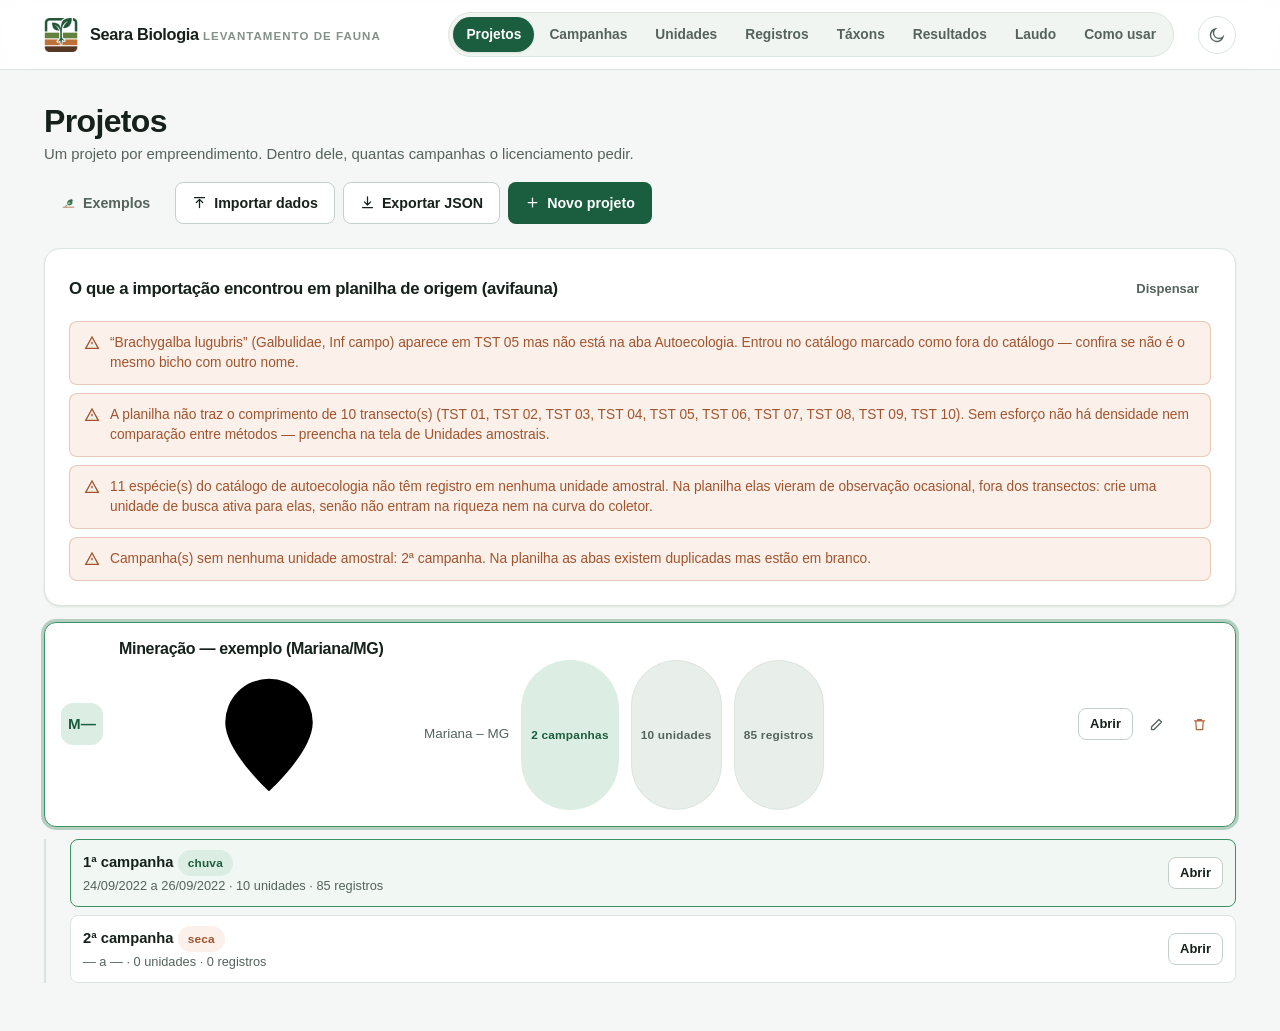
==== index.html @ ed28e843 "Seara Biologia — Fauna: levantamento e laudo para licenciamento Substitui uma planilha de 30 abas qu" ====
<!DOCTYPE html>
<html lang="pt-BR" data-tema="auto">
<head>
<meta charset="utf-8">
<meta name="viewport" content="width=device-width, initial-scale=1">
<title>Seara Biologia — Levantamento de Fauna</title>
<meta name="description" content="Levantamento de fauna para licenciamento ambiental: esforço amostral, índices de diversidade, estimadores de riqueza, curva do coletor e laudo A4.">
<meta name="color-scheme" content="light dark">
<link rel="icon" href="assets/favicon.ico" sizes="any">
<link rel="apple-touch-icon" href="assets/icone-180.png">
<link rel="stylesheet" href="css/estilo.css">
</head>
<body>

<!-- Símbolos reutilizáveis (marca + ícones) -->
<svg width="0" height="0" style="position:absolute" aria-hidden="true">
  <defs>
    <symbol id="ico-logo" viewBox="0 0 64 64">
      <image href="assets/icone-192.png" x="0" y="0" width="64" height="64"/>
    </symbol>
    <symbol id="ico-selo" viewBox="0 0 240 240">
      <image href="assets/selo-240.png" x="0" y="0" width="240" height="240"/>
    </symbol>
    <symbol id="ico-mais" viewBox="0 0 24 24"><path d="M12 5v14M5 12h14"/></symbol>
    <symbol id="ico-sol" viewBox="0 0 24 24"><circle cx="12" cy="12" r="4.2"/><path d="M12 2v2M12 20v2M4.9 4.9l1.4 1.4M17.7 17.7l1.4 1.4M2 12h2M20 12h2M4.9 19.1l1.4-1.4M17.7 6.3l1.4-1.4"/></symbol>
    <symbol id="ico-lua" viewBox="0 0 24 24"><path d="M20 14.5A8.5 8.5 0 1 1 9.5 4a6.8 6.8 0 0 0 10.5 10.5z"/></symbol>
    <symbol id="ico-alerta" viewBox="0 0 24 24"><path d="M12 3 2.5 20h19L12 3z"/><path d="M12 10v4M12 17.4v.1"/></symbol>
    <symbol id="ico-info" viewBox="0 0 24 24"><circle cx="12" cy="12" r="9.2"/><path d="M12 11v5.5M12 7.6v.1"/></symbol>
    <symbol id="ico-imprimir" viewBox="0 0 24 24"><path d="M7 9V3h10v6M7 18H5a2 2 0 0 1-2-2v-4a2 2 0 0 1 2-2h14a2 2 0 0 1 2 2v4a2 2 0 0 1-2 2h-2"/><path d="M7 14h10v7H7z"/></symbol>
    <symbol id="ico-lixo" viewBox="0 0 24 24"><path d="M4 6h16M9 6V4h6v2M6 6l1 14h10l1-14"/></symbol>
    <symbol id="ico-lapis" viewBox="0 0 24 24"><path d="M4 20h4L20 8l-4-4L4 16v4z"/></symbol>
    <symbol id="ico-baixar" viewBox="0 0 24 24"><path d="M12 3v12M7 11l5 5 5-5M4 20h16"/></symbol>
    <symbol id="ico-subir" viewBox="0 0 24 24"><path d="M12 20V8M7 12l5-5 5 5M4 4h16"/></symbol>
    <symbol id="ico-check" viewBox="0 0 24 24"><path d="M4 12.5 9.5 18 20 6"/></symbol>
    <symbol id="ico-x" viewBox="0 0 24 24"><path d="M6 6l12 12M18 6 6 18"/></symbol>
    <symbol id="ico-globo" viewBox="0 0 24 24"><circle cx="12" cy="12" r="9"/><path d="M3 12h18M12 3c2.5 2.7 3.8 5.8 3.8 9S14.5 21.3 12 21c-2.5-2.7-3.8-5.8-3.8-9S9.5 5.7 12 3z"/></symbol>
    <symbol id="ico-lupa" viewBox="0 0 24 24"><circle cx="11" cy="11" r="7"/><path d="M16.5 16.5 21 21"/></symbol>
    <symbol id="ico-pin" viewBox="0 0 24 24"><path d="M12 21s7-6.3 7-11a7 7 0 1 0-14 0c0 4.7 7 11 7 11z"/><circle cx="12" cy="10" r="2.6"/></symbol>
    <!-- Marca da tela vazia: um pássaro sobre o galho, na paleta da casa. -->
    <symbol id="ico-fauna" viewBox="0 0 96 96">
      <path d="M14 78h68" stroke="#B4633A" stroke-width="5" stroke-linecap="round" fill="none"/>
      <path d="M30 78c0-6 3-11 8-13" stroke="#B4633A" stroke-width="3.5" stroke-linecap="round" fill="none"/>
      <path d="M62 30c-11 0-20 8-21 19-1 8 4 15 12 16 9 1 17-5 19-14 1-5 0-9-2-12l8-5-9-1 2-8-7 5c-1-1-2 0-2 0z" fill="#2D7A4F"/>
      <path d="M45 46c6-3 13-2 18 3-3 8-11 12-19 10-3-1-5-4-4-7 .6-3 2.6-5 5-6z" fill="#8CC7A4"/>
      <circle cx="63" cy="34" r="2.4" fill="#123D2A"/>
      <path d="M41 62c-3 5-8 9-14 11" stroke="#2D7A4F" stroke-width="3" stroke-linecap="round" fill="none"/>
    </symbol>
  </defs>
</svg>

<header class="topo nao-imprime">
  <div class="topo-int">
    <a class="marca" href="#projetos">
      <svg><use href="#ico-logo"></use></svg>
      <span>
        <span class="marca-nome">Seara Biologia</span>
        <span class="marca-sub">Levantamento de fauna</span>
      </span>
    </a>
    <nav class="nav" id="nav" aria-label="Navegação principal">
      <a href="#projetos">Projetos</a>
      <a href="#campanhas">Campanhas</a>
      <a href="#unidades">Unidades</a>
      <a href="#registros">Registros</a>
      <a href="#taxons">Táxons</a>
      <a href="#resultados">Resultados</a>
      <a href="#laudo">Laudo</a>
      <a href="#ajuda" title="Como usar a ferramenta">Como usar</a>
    </nav>
    <button class="btn-tema" id="btn-tema" type="button" title="Alternar tema" aria-label="Alternar tema claro/escuro">
      <svg id="ico-tema"><use href="#ico-lua"></use></svg>
    </button>
  </div>
</header>

<main>
  <!-- ============================= 1. PROJETOS ============================ -->
  <section class="tela" id="tela-projetos" aria-labelledby="t-projetos">
    <div class="tela-cabec">
      <div>
        <h1 id="t-projetos">Projetos</h1>
        <p>Um projeto por empreendimento. Dentro dele, quantas campanhas o licenciamento pedir.</p>
      </div>
      <div class="acoes">
        <button class="btn btn-fantasma" id="btn-exemplos" type="button"><svg><use href="#ico-fauna"></use></svg> Exemplos</button>
        <button class="btn btn-sec" id="btn-importar-arquivo" type="button"><svg><use href="#ico-subir"></use></svg> Importar dados</button>
        <button class="btn btn-sec" id="btn-exportar" type="button"><svg><use href="#ico-baixar"></use></svg> Exportar JSON</button>
        <button class="btn" id="btn-novo-projeto" type="button"><svg><use href="#ico-mais"></use></svg> Novo projeto</button>
      </div>
    </div>
    <div id="avisos-import" class="avisos-pilha" style="margin-bottom:var(--e4)"></div>
    <div id="painel-import"></div>
    <div id="lista-projetos"></div>
    <input type="file" id="arquivo-import" accept="application/json,.json" hidden>
    <input type="file" id="arquivo-tabela" accept=".csv,.tsv,.txt,text/csv,text/plain" hidden>
  </section>

  <!-- ============================ 2. CAMPANHAS =========================== -->
  <section class="tela" id="tela-campanhas" aria-labelledby="t-campanhas">
    <div class="tela-cabec">
      <div>
        <h1 id="t-campanhas">Campanhas</h1>
        <p id="sub-campanhas">Sem limite e sem duplicar estrutura — cada campanha carrega as próprias unidades.</p>
      </div>
      <div class="acoes">
        <button class="btn" id="btn-nova-campanha" type="button"><svg><use href="#ico-mais"></use></svg> Nova campanha</button>
      </div>
    </div>
    <div id="campanhas-conteudo"></div>
  </section>

  <!-- ============================ 3. UNIDADES ============================ -->
  <section class="tela" id="tela-unidades" aria-labelledby="t-unidades">
    <div class="tela-cabec">
      <div>
        <h1 id="t-unidades">Unidades amostrais</h1>
        <p id="sub-unidades">Método, geo, ambiente, condições e esforço. O formulário muda conforme o método.</p>
      </div>
      <div class="acoes">
        <button class="btn" id="btn-nova-unidade" type="button"><svg><use href="#ico-mais"></use></svg> Nova unidade</button>
      </div>
    </div>
    <div id="unidades-conteudo"></div>
  </section>

  <!-- ============================ 4. REGISTROS =========================== -->
  <section class="tela" id="tela-registros" aria-labelledby="t-registros">
    <div class="tela-cabec">
      <div>
        <h1 id="t-registros">Registros</h1>
        <p id="sub-registros">Táxon, quantidade e tipo de contato. Feito para digitar rápido, em campo.</p>
      </div>
      <div class="acoes">
        <button class="btn btn-sec" id="btn-csv-registros" type="button"><svg><use href="#ico-baixar"></use></svg> Exportar CSV</button>
      </div>
    </div>
    <div id="registros-conteudo"></div>
  </section>

  <!-- ============================== 5. TÁXONS ============================ -->
  <section class="tela" id="tela-taxons" aria-labelledby="t-taxons">
    <div class="tela-cabec">
      <div>
        <h1 id="t-taxons">Táxons e autoecologia</h1>
        <p>Catálogo de espécies com os atributos do laudo, conferido contra a GBIF.</p>
      </div>
      <div class="acoes">
        <button class="btn btn-sec" id="btn-csv-taxons" type="button"><svg><use href="#ico-baixar"></use></svg> Exportar CSV</button>
        <button class="btn btn-sec" id="btn-gbif-lote" type="button"><svg><use href="#ico-globo"></use></svg> Verificar na GBIF</button>
        <button class="btn" id="btn-novo-taxon" type="button"><svg><use href="#ico-mais"></use></svg> Novo táxon</button>
      </div>
    </div>
    <div id="taxons-conteudo"></div>
  </section>

  <!-- =========================== 6. RESULTADOS =========================== -->
  <section class="tela" id="tela-resultados" aria-labelledby="t-resultados">
    <div class="tela-cabec">
      <div>
        <h1 id="t-resultados">Resultados</h1>
        <p id="sub-resultados">Índices, estimadores, curva do coletor e composição — calculados aqui, não colados.</p>
      </div>
      <div class="acoes">
        <button class="btn" id="btn-ir-laudo" type="button"><svg><use href="#ico-imprimir"></use></svg> Gerar laudo</button>
      </div>
    </div>
    <div id="resultados-conteudo"></div>
  </section>

  <!-- ============================== 7. LAUDO ============================= -->
  <section class="tela" id="tela-laudo" aria-labelledby="t-laudo">
    <div class="tela-cabec nao-imprime">
      <div>
        <h1 id="t-laudo">Laudo</h1>
        <p>Pré-visualização A4. Use <kbd>Ctrl</kbd>/<kbd>⌘</kbd> + <kbd>P</kbd> para imprimir ou salvar em PDF.</p>
      </div>
      <div class="acoes">
        <button class="btn" id="btn-imprimir" type="button"><svg><use href="#ico-imprimir"></use></svg> Imprimir</button>
      </div>
    </div>
    <div id="laudo-conteudo"></div>
  </section>

  <!-- ============================== 8. AJUDA ============================= -->
  <section class="tela" id="tela-ajuda" aria-labelledby="t-ajuda">
    <div class="tela-cabec">
      <div>
        <h1 id="t-ajuda">Como usar</h1>
        <p>O caminho recomendado, o que a ferramenta calcula e o que você precisa conferir antes de assinar.</p>
      </div>
    </div>

    <div class="ajuda">

      <section class="cartao">
        <h2>O fluxo, do começo ao fim</h2>
        <p>São seis passos, sempre na mesma ordem. Cada um só faz sentido depois do anterior.</p>
        <ol class="passos">
          <li>
            <span class="passo-n">1</span>
            <div>
              <h3>Projetos</h3>
              <p>Cadastre o empreendimento: cliente, município, órgão licenciador, número do processo
              e o <strong>responsável técnico com registro profissional</strong> — é o que vai na
              assinatura do laudo.</p>
              <p class="dica">Um projeto guarda <strong>quantas campanhas você quiser</strong>. Não
              existe mais “duplicar 12 abas para a segunda campanha”.</p>
            </div>
          </li>
          <li>
            <span class="passo-n">2</span>
            <div>
              <h3>Campanhas</h3>
              <p>Cada ida a campo é uma campanha, com sazonalidade (chuva ou seca), datas e equipe.
              São <strong>N campanhas, sem limite</strong>, e a comparação entre elas sai pronta na
              tela de Resultados.</p>
            </div>
          </li>
          <li>
            <span class="passo-n">3</span>
            <div>
              <h3>Unidades amostrais</h3>
              <p>Transecto, ponto de escuta, armadilha fotográfica, pitfall, rede de neblina, busca
              ativa, playback ou rede de pesca. <strong>O formulário muda conforme o método</strong>:
              transecto pede quilômetro e largura da faixa, armadilha pede número de câmeras e noites,
              rede pede área e horas.</p>
              <p><strong>O esforço é obrigatório</strong> e é o que faz o app funcionar para qualquer
              grupo. Abundância relativa sem esforço não significa nada, e é exatamente o que impedia
              a planilha de juntar métodos diferentes num mesmo levantamento.</p>
              <p class="dica">No transecto, a área vem da fórmula herdada da planilha:
              <code>área (ha) = (km × 1000 × largura em m) ÷ 10.000</code>. A largura é
              <strong>parâmetro</strong>, não constante: 50 m é só o padrão.</p>
            </div>
          </li>
          <li>
            <span class="passo-n">4</span>
            <div>
              <h3>Registros</h3>
              <p>Lançamento rápido: comece a digitar o nome científico ou o nome comum e o
              <strong>autocompletar</strong> acha no catálogo. <kbd>Enter</kbd> salva e devolve o foco
              para o próximo lançamento, sem tirar a mão do teclado.</p>
              <p class="dica">Se a espécie ainda não existe no catálogo, o próprio lançador cria o
              táxon na hora — você completa a autoecologia depois, com calma.</p>
            </div>
          </li>
          <li>
            <span class="passo-n">5</span>
            <div>
              <h3>Táxons e autoecologia</h3>
              <p>O catálogo de espécies com IUCN, Portaria do MMA, lista estadual, sensibilidade,
              endemismo, dependência de mata, hábitat, guilda trófica, migratória, cinegética e
              exótica. É daqui que sai a <em>tabela para laudo</em>.</p>
              <p>E é aqui que fica o botão <strong>Verificar na GBIF</strong> — veja o quadro abaixo.</p>
            </div>
          </li>
          <li>
            <span class="passo-n">6</span>
            <div>
              <h3>Resultados e laudo</h3>
              <p>Índices por unidade e por campanha, estimadores de riqueza com intervalo de
              confiança, curva do coletor, composição por ordem, família e guilda, espécies de
              interesse e as comparações. O laudo A4 monta tudo isso pronto para assinar.</p>
              <p class="dica">Use <kbd>Ctrl</kbd>/<kbd>⌘</kbd>&nbsp;+&nbsp;<kbd>P</kbd> e escolha
              <em>Salvar como PDF</em>. O laudo sempre sai em fundo branco, mesmo com o app no tema escuro.</p>
            </div>
          </li>
        </ol>
      </section>

      <section class="cartao">
        <h2>O que a ferramenta calcula</h2>
        <p>A planilha antiga <strong>não calculava nenhum destes números</strong> — as abas
        <em>Dives</em> e <em>Estimates</em> tinham literalmente escrito “colar aqui os valores”, e
        você rodava o EstimateS por fora. Agora sai tudo aqui, do mesmo dado.</p>
        <div class="formulas">
          <div><b>Riqueza (S)</b> <code>número de espécies</code></div>
          <div><b>Simpson — dominância (D)</b> <code>Σ ni(ni−1) ÷ N(N−1)</code></div>
          <div><b>Simpson — diversidade</b> <code>1 − D</code></div>
          <div><b>Simpson — recíproco</b> <code>1 ÷ D</code></div>
          <div><b>Equitabilidade de Simpson</b> <code>(1 ÷ D) ÷ S</code></div>
          <div><b>Shannon (H′)</b> <code>− Σ (pi × ln pi)</code></div>
          <div><b>Equitabilidade de Pielou (J′)</b> <code>H′ ÷ ln(S)</code></div>
          <div><b>Densidade</b> <code>indivíduos ÷ esforço</code></div>
          <div><b>Abundância relativa</b> <code>ni ÷ N</code></div>
          <div><b>Frequência de ocorrência</b> <code>unidades onde ocorre ÷ total de unidades</code></div>
          <div><b>Chao 1</b> <code>S + F1² ÷ (2·F2)</code></div>
          <div><b>Chao 1 corrigido</b> <code>S + F1(F1−1) ÷ (2(F2+1))</code></div>
          <div><b>Chao 2</b> <code>S + Q1² ÷ (2·Q2)</code></div>
          <div><b>Chao 2 corrigido</b> <code>S + ((m−1)÷m) · Q1(Q1−1) ÷ (2(Q2+1))</code></div>
          <div><b>Jackknife 1</b> <code>S + Q1 · (m−1) ÷ m</code></div>
          <div><b>Jackknife 2</b> <code>S + Q1(2m−3)÷m − Q2(m−2)² ÷ (m(m−1))</code></div>
          <div><b>Bootstrap</b> <code>S + Σ (1 − pk)^m</code></div>
          <div><b>Curva do coletor</b> <code>E[Sn] = Σ [ 1 − C(N−ni, n) ÷ C(N, n) ]</code></div>
        </div>
        <p style="margin-top:var(--e3)"><strong>F1</strong> e <strong>F2</strong> são as espécies com
        1 e 2 <em>indivíduos</em>; <strong>Q1</strong> e <strong>Q2</strong>, as que ocorrem em 1 e 2
        <em>unidades amostrais</em>; <strong>m</strong> é o número de unidades. O Chao 1 troca
        sozinho para a forma corrigida quando F2 = 0, porque a clássica dividiria por zero — e o app
        avisa na tela quando isso acontece.</p>
      </section>

      <section class="cartao">
        <h2>Sobre o intervalo de confiança</h2>
        <p>O intervalo de 95 % dos estimadores é o <strong>intervalo log-normal de Chao</strong> —
        o mesmo que o EstimateS usa. É o padrão da área, e é o que torna o número defensável
        perante o órgão ambiental:</p>
        <div class="formulas">
          <div><b>K</b> <code>exp( 1,96 × √( ln( 1 + V̂ ÷ (Ŝ − S<sub>obs</sub>)² ) ) )</code></div>
          <div><b>IC 95 %</b> <code>[ S<sub>obs</sub> + (Ŝ − S<sub>obs</sub>) ÷ K ; S<sub>obs</sub> + (Ŝ − S<sub>obs</sub>) × K ]</code></div>
        </div>
        <p style="margin-top:var(--e3)">Ele é <strong>assimétrico</strong>, como tem que ser — a
        incerteza sobre quantas espécies faltam é maior para cima — e por construção
        <strong>nunca exclui a estimativa pontual</strong>, que era o defeito do intervalo por
        percentil de bootstrap.</p>

        <h3>De onde vem cada variância</h3>
        <p>Nenhuma foi escrita de memória. Cada uma tem fonte primária, e o arquivo
        <code>testes.html</code> confere todas contra um exemplo publicado com resultado
        conhecido — a saída do pacote R <code>vegan</code> para os conjuntos <code>dune</code> e
        <code>BCI</code>, e o exemplo de Heltshe &amp; Forrester reimpresso em Krebs.</p>
        <ul class="lista-aviso">
          <li><strong>IC log-normal</strong> — Chao, A. 1987, <em>Biometrics</em> 43:783–791,
          eqs. (11)–(12), p. 787. A transformação logarítmica é atribuída por Chao a K. Burnham
          (comunicação pessoal).</li>
          <li><strong>Var(Chao 1)</strong> — Chao (1987), p. 786. Atenção: Chao (1984)
          <em>não</em> traz variância analítica, e a eq. 10 de Colwell &amp; Coddington (1994)
          reproduz a fórmula com erro de tipografia — o próprio Colwell registra a errata no guia
          do EstimateS.</li>
          <li><strong>Var(Chao 1 e Chao 2 corrigidos)</strong> — EstimateS 9.1.0 User’s Guide,
          Appendix B, eq. 6 (quando F2 &gt; 0) e eq. 7 (quando F2 = 0, em que a forma clássica
          dividiria por zero).</li>
          <li><strong>Var(Chao 2)</strong> — Chao &amp; Colwell 2017, <em>SORT</em> 41(1):3–54,
          eq. (3a).</li>
          <li><strong>Var(Jackknife 1)</strong> — Heltshe &amp; Forrester 1983,
          <em>Biometrics</em> 39:1–11, na forma reimpressa por Colwell &amp; Coddington (1994),
          eq. (12), e por Krebs, <em>Ecological Methodology</em>, eq. (13.4).</li>
          <li><strong>Var(Bootstrap)</strong> — Smith &amp; van Belle 1984, <em>Biometrics</em>
          40:119–129.</li>
        </ul>

        <h3>O que fica sem intervalo, e por quê</h3>
        <ul class="lista-aviso">
          <li><strong>Jackknife 2.</strong> Não existe variância analítica publicada para o
          jackknife de segunda ordem — a documentação do <code>vegan::specpool</code> registra a
          lacuna com todas as letras. O app mostra a estimativa e diz na própria célula que não
          há IC. <strong>Melhor faltar o intervalo do que inventar a variância.</strong></li>
          <li><strong>Riqueza observada (S).</strong> É contagem, não estimativa: não há erro de
          amostragem a estimar em cima do que já foi visto.</li>
          <li>Quando a estimativa <strong>coincide com a riqueza observada</strong> (por exemplo,
          Q1 = 0), a transformação logarítmica divide por zero e o intervalo não existe. O app
          diz isso em vez de mostrar um traço mudo.</li>
        </ul>

        <h3>Duas divergências que você precisa saber que existem</h3>
        <ul class="lista-aviso">
          <li>No <strong>Jackknife 1</strong>, o <code>vegan</code> subtrai <code>Q1 ÷ m</code> e a
          literatura (Heltshe &amp; Forrester, Colwell &amp; Coddington, Krebs) subtrai
          <code>Q1² ÷ m</code>. Seguimos a literatura, que é o que fecha com o exemplo numérico
          publicado por Krebs (Box 13.2 → 4,05).</li>
          <li>No <strong>Chao 1 corrigido</strong>, o <code>vegan</code> recusa a fórmula do
          EstimateS e usa uma derivação própria, não publicada como tal. Em <code>BCI[1,]</code>
          as duas dão erro-padrão 11,5854 e 11,5838 — 0,014 % de diferença. Seguimos o EstimateS,
          que é a referência que o órgão conhece.</li>
        </ul>

        <p><strong>A curva do coletor é o único lugar que ainda usa bootstrap</strong> (200
        repetições, semente fixa — o mesmo dado devolve sempre o mesmo intervalo, hoje e daqui a
        dois anos). A tracejada cinza ao lado dela é a <strong>curva de Coleman</strong>,
        <code>E(s*) = Σ [1 − (1 − n* ÷ N)<sup>n<sub>i</sub></sup>]</code> — Gotelli &amp; Colwell
        (2011), cap. 4, eq. (4.1) — que aproxima a rarefação e fica sempre um pouco abaixo dela.</p>
      </section>

      <section class="cartao">
        <h2>A verificação na GBIF</h2>
        <p>A GBIF é a base taxonômica internacional. O app consulta
        <code>api.gbif.org/v1/species/match</code> — sem chave, sem cadastro, de graça — e compara o
        que voltou com o que está no seu catálogo.</p>
        <p><strong>A regra de ouro: a API sugere, nunca sobrescreve.</strong> Cada divergência vira
        um card com <em>Aceitar</em> e <em>Recusar</em>. Nada muda no seu dado sem você mandar. A
        assinatura do laudo é sua, não da API.</p>
        <div class="ajuda-grade">
          <div>
            <h3>Erro de digitação</h3>
            <p>Quando o nome difere do da GBIF por uma ou duas letras, o app diz que é
            <strong>provável erro de digitação</strong>. Foi assim que <em>Furariidae</em> apareceu
            como <em>Furnariidae</em> — dez espécies, e o erro já tinha ido para um laudo.</p>
          </div>
          <div>
            <h3>Sinônimo</h3>
            <p>Quando a GBIF trata o nome como sinônimo, ela mostra o <strong>nome aceito</strong>.
            Se a espécie nem consta da espinha dorsal, o app procura nas outras listas taxonômicas —
            é assim que <em>Hydropsalis parvula</em> aparece como <em>Setopagis parvula</em>.</p>
          </div>
          <div>
            <h3>Divergência real</h3>
            <p>Diferença grande de família ou ordem <strong>não é erro</strong>: costuma ser
            desacordo entre autores, como desmembrar Rhynchocyclidae de Tyrannidae. O app mostra as
            duas e deixa você escolher.</p>
          </div>
          <div>
            <h3>Sem internet</h3>
            <p>Se a rede cair, <strong>o app continua inteiro</strong> — só a verificação fica
            indisponível, com aviso na tela. O resultado da última verificação de cada espécie fica
            guardado e continua aparecendo offline.</p>
          </div>
        </div>
      </section>

      <section class="cartao">
        <h2>Trazendo a planilha para cá</h2>
        <p>Ler <code>.xlsx</code> dentro do navegador exigiria uma biblioteca externa, e este app é
        de <strong>zero dependências</strong> por decisão de projeto. Então a conversão acontece uma
        vez, fora do navegador, com o script <code>importar.py</code>:</p>
        <div class="formulas">
          <div><code>python3 importar.py "Mineração Planalto.xlsx" -o planalto.json</code></div>
        </div>
        <p style="margin-top:var(--e3)">Depois é só <strong>Projetos → Importar JSON</strong>. O
        script devolve na tela quantas espécies, famílias, ordens e unidades entraram, mais os avisos
        do que ele encontrou de estranho — espécie que aparece na ficha de campo mas não na
        autoecologia, transecto sem comprimento, campanha em branco.</p>
        <p class="dica">Um detalhe da planilha que o script trata: na aba
        <em>Autoecologia</em>, <strong>ordem e família só aparecem na primeira espécie de cada
        grupo</strong> e ficam zeradas nas seguintes. É agrupamento visual do Excel — o script
        arrasta o último valor válido para baixo.</p>
      </section>

      <section class="cartao">
        <h2>Antes de assinar</h2>
        <ul class="lista-aviso">
          <li><strong>A Portaria MMA 444/2014 foi substituída pela 148/2022.</strong> A planilha
          antiga usava a 444. Lista desatualizada em laudo oficial é passivo — confira qual é a
          vigente antes de entregar.</li>
          <li><strong>A API da IUCN proíbe uso comercial</strong>, e consultoria remunerada é uso
          comercial (a alternativa deles, o IBAT, é paga). Por isso o app não consulta a IUCN: a
          categoria é digitada por você, como referência. As listas com <strong>força legal</strong>
          no laudo brasileiro são a Portaria do MMA e a estadual — atos normativos públicos.</li>
          <li><strong>Sem esforço não há densidade.</strong> Unidade sem esforço preenchido aparece
          marcada em terracota e fica de fora dos cálculos que dependem dele. O app prefere avisar a
          devolver um número sem sentido.</li>
          <li><strong>Estimador não é riqueza.</strong> Chao, Jackknife e Bootstrap estimam quantas
          espécies existem na área, não quantas você viu. Quando os estimadores ficam muito acima da
          riqueza observada, o recado é que o esforço foi insuficiente.</li>
        </ul>
      </section>

      <section class="cartao">
        <h2>Onde ficam os dados</h2>
        <p>Tudo é salvo <strong>no próprio navegador</strong>, neste aparelho. Não vai para servidor
        nenhum e funciona sem internet depois de abrir a primeira vez — só a verificação na GBIF
        precisa de rede.</p>
        <p><strong>A consequência disso:</strong> os dados não passam do celular para o computador
        sozinhos, e limpar os dados de navegação apaga tudo. Exporte o <strong>JSON</strong> de tempos
        em tempos na tela de Projetos — é o seu backup, e é ele que leva os dados de um aparelho ao outro.</p>
      </section>

    </div>
  </section>
</main>

<!-- Modal genérico -->
<div class="modal-fundo" id="modal-fundo" hidden>
  <div class="modal" role="dialog" aria-modal="true" aria-labelledby="modal-titulo" id="modal">
    <h2 id="modal-titulo"></h2>
    <form id="modal-form"><div class="grade" id="modal-campos"></div>
      <div class="modal-acoes">
        <button type="button" class="btn btn-fantasma" id="modal-cancelar">Cancelar</button>
        <button type="submit" class="btn" id="modal-ok">Salvar</button>
      </div>
    </form>
  </div>
</div>

<div class="toast" id="toast" role="status" aria-live="polite"></div>

<script src="js/dados.js"></script>
<script src="js/motor.js"></script>
<script src="js/graficos.js"></script>
<script src="js/gbif.js"></script>
<script src="js/exemplos.js"></script>
<script src="js/armazenamento.js"></script>
<script src="js/importador.js"></script>
<script src="js/app.js"></script>
</body>
</html>
---- css/estilo.css ----
/* ============================================================================
   Seara Biologia — Fauna — estilo.css
   Irmão do app de análise de solo: mesma paleta verde-folha + terracota,
   mesmos tokens, mesmo comportamento de tema e de impressão.
   Zero dependências, zero CDN.

   REGRA QUE NÃO SE QUEBRA: nada de `text-transform: uppercase` em nome
   científico, táxon ou notação. A caixa das letras carrega significado —
   gênero é maiúsculo, epíteto específico é minúsculo, e "Furnariidae" não é
   "FURNARIIDAE". Isso quebrou o app de solo uma vez; aqui já nasce certo.
   ========================================================================== */

/* ------------------------------------------------------------------ reset */
*, *::before, *::after { box-sizing: border-box; }
html { -webkit-text-size-adjust: 100%; }
body, h1, h2, h3, h4, p, figure, blockquote, dl, dd, ul, ol { margin: 0; padding: 0; }
ul, ol { list-style: none; }
img, svg { display: block; max-width: 100%; }
button, input, select, textarea { font: inherit; color: inherit; }
table { border-collapse: collapse; }

/* ------------------------------------------------------------------ tokens */
:root {
  --verde-900: #123D2A;
  --verde-800: #1B5E3F;
  --verde-700: #2D7A4F;
  --verde-600: #3F9264;
  --verde-500: #58A87A;
  --verde-300: #9CCDB2;
  --verde-100: #DCEDE3;
  --verde-50:  #F1F7F3;

  --terra:      #B4633A;
  --terra-600:  #A2542D;
  --terra-300:  #D98A5F;
  --terra-50:   #FBF0EA;

  --fundo:        #F4F7F5;
  --superficie:   #FFFFFF;
  --superficie-2: #F1F5F2;
  --superficie-3: #E8EFEA;
  --borda:        #DCE4DE;
  --borda-forte:  #C3D0C8;

  --texto:   #16211B;
  --texto-2: #55635C;
  --texto-3: #83918A;
  --texto-inv: #FFFFFF;

  --primaria:      var(--verde-800);
  --primaria-hover: var(--verde-700);
  --anel: 0 0 0 3px rgba(45, 122, 79, .32);

  --sombra-1: 0 1px 2px rgba(18, 61, 42, .06), 0 1px 3px rgba(18, 61, 42, .05);
  --sombra-2: 0 2px 4px rgba(18, 61, 42, .05), 0 8px 20px rgba(18, 61, 42, .07);
  --sombra-3: 0 12px 32px rgba(18, 61, 42, .14);

  --r-sm: 8px;
  --r-md: 12px;
  --r-lg: 16px;
  --r-xl: 22px;

  --e1: 4px; --e2: 8px; --e3: 12px; --e4: 16px; --e5: 24px; --e6: 32px; --e7: 48px;

  --t: 150ms cubic-bezier(.4, 0, .2, 1);

  --fonte: -apple-system, BlinkMacSystemFont, "Segoe UI", Roboto, "Helvetica Neue", Arial, sans-serif;
  --mono: ui-monospace, SFMono-Regular, "SF Mono", Menlo, Consolas, monospace;
}

@media (prefers-color-scheme: dark) {
  :root:not([data-tema="claro"]) {
    --verde-900: #E2F1E8;
    --verde-800: #7FC69C;
    --verde-700: #6BB98B;
    --verde-600: #58A87A;
    --verde-500: #4A9268;
    --verde-300: #2F6A49;
    --verde-100: #1D3B2B;
    --verde-50:  #15271E;

    --terra:     #D9895D;
    --terra-600: #C4744A;
    --terra-300: #A2542D;
    --terra-50:  #2B1C13;

    --fundo:        #0D1310;
    --superficie:   #151C18;
    --superficie-2: #1B2420;
    --superficie-3: #223029;
    --borda:        #293630;
    --borda-forte:  #3A4B42;

    --texto:   #E7EFEA;
    --texto-2: #A6B4AC;
    --texto-3: #7C8B83;
    --texto-inv: #0D1310;

    --primaria: var(--verde-800);
    --primaria-hover: var(--verde-700);
    --anel: 0 0 0 3px rgba(127, 198, 156, .3);

    --sombra-1: 0 1px 2px rgba(0, 0, 0, .4);
    --sombra-2: 0 2px 4px rgba(0, 0, 0, .3), 0 8px 20px rgba(0, 0, 0, .35);
    --sombra-3: 0 12px 32px rgba(0, 0, 0, .5);
  }
}

:root[data-tema="escuro"] {
  --verde-900: #E2F1E8;
  --verde-800: #7FC69C;
  --verde-700: #6BB98B;
  --verde-600: #58A87A;
  --verde-500: #4A9268;
  --verde-300: #2F6A49;
  --verde-100: #1D3B2B;
  --verde-50:  #15271E;

  --terra:     #D9895D;
  --terra-600: #C4744A;
  --terra-300: #A2542D;
  --terra-50:  #2B1C13;

  --fundo:        #0D1310;
  --superficie:   #151C18;
  --superficie-2: #1B2420;
  --superficie-3: #223029;
  --borda:        #293630;
  --borda-forte:  #3A4B42;

  --texto:   #E7EFEA;
  --texto-2: #A6B4AC;
  --texto-3: #7C8B83;
  --texto-inv: #0D1310;

  --primaria: var(--verde-800);
  --primaria-hover: var(--verde-700);
  --anel: 0 0 0 3px rgba(127, 198, 156, .3);

  --sombra-1: 0 1px 2px rgba(0, 0, 0, .4);
  --sombra-2: 0 2px 4px rgba(0, 0, 0, .3), 0 8px 20px rgba(0, 0, 0, .35);
  --sombra-3: 0 12px 32px rgba(0, 0, 0, .5);
}

/* ------------------------------------------------------------------- base */
body {
  font-family: var(--fonte);
  background: var(--fundo);
  color: var(--texto);
  line-height: 1.55;
  font-size: 15px;
  -webkit-font-smoothing: antialiased;
  min-height: 100vh;
  overflow-x: hidden;          /* a página nunca rola de lado; as tabelas sim */
}

h1, h2, h3, h4 { line-height: 1.2; letter-spacing: -.02em; font-weight: 650; color: var(--texto); }
h1 { font-size: clamp(1.5rem, 1.2rem + 1.2vw, 2rem); }
h2 { font-size: clamp(1.2rem, 1.05rem + .6vw, 1.5rem); }
h3 { font-size: 1.05rem; }
a { color: var(--verde-700); }

:focus-visible { outline: 2px solid var(--verde-600); outline-offset: 2px; }

.num, td.num, th.num, .tabular { font-variant-numeric: tabular-nums; font-feature-settings: "tnum" 1; }

/* ============================================================================
   NOME CIENTÍFICO — itálico, como manda a nomenclatura binomial.
   `text-transform: none` é declarado de propósito e não deve sair daqui:
   é a trava contra qualquer regra ancestral que tente aplicar caixa-alta.
   ========================================================================== */
.cientifico, .taxon-nome, i.sp {
  font-style: italic;
  text-transform: none !important;
  font-variant-caps: normal;
}
.cientifico-autor { font-style: normal; color: var(--texto-3); font-weight: 500; }
/* Ordem, família e demais táxons acima de gênero NÃO vão em itálico, mas
   também nunca em caixa-alta. */
.taxon-sup { text-transform: none; }

/* --------------------------------------------------------------- cabeçalho */
.topo {
  position: sticky; top: 0; z-index: 40;
  background: color-mix(in srgb, var(--superficie) 88%, transparent);
  backdrop-filter: saturate(180%) blur(12px);
  -webkit-backdrop-filter: saturate(180%) blur(12px);
  border-bottom: 1px solid var(--borda);
}
.topo-int {
  max-width: 1240px; margin: 0 auto;
  padding: var(--e3) var(--e5);
  display: flex; align-items: center; gap: var(--e5); flex-wrap: wrap;
}
.marca { display: flex; align-items: center; gap: var(--e3); text-decoration: none; color: inherit; }
.marca svg { width: 34px; height: 34px; flex: none; }
.marca-nome { font-weight: 700; font-size: 1.02rem; letter-spacing: -.02em; line-height: 1.1; }
.marca-sub { font-size: .72rem; color: var(--texto-3); letter-spacing: .09em; text-transform: uppercase; font-weight: 600; }

.nav { display: flex; gap: 2px; margin-left: auto; background: var(--superficie-2); padding: 4px; border-radius: 999px; border: 1px solid var(--borda); }
.nav a {
  display: block; padding: 7px 13px; border-radius: 999px;
  text-decoration: none; color: var(--texto-2); font-weight: 550; font-size: .86rem;
  transition: background var(--t), color var(--t);
  white-space: nowrap;
}
.nav a:hover { color: var(--texto); background: var(--superficie-3); }
.nav a[aria-current="page"] { background: var(--primaria); color: var(--texto-inv); box-shadow: var(--sombra-1); }

.btn-tema {
  width: 38px; height: 38px; border-radius: 50%;
  border: 1px solid var(--borda); background: var(--superficie);
  display: grid; place-items: center; cursor: pointer;
  transition: background var(--t), border-color var(--t), transform var(--t);
}
.btn-tema:hover { background: var(--superficie-2); border-color: var(--borda-forte); }
.btn-tema:active { transform: scale(.94); }
.btn-tema svg { width: 18px; height: 18px; stroke: var(--texto-2); fill: none; stroke-width: 1.8; }

/* ------------------------------------------------------------------- layout */
main { max-width: 1240px; margin: 0 auto; padding: var(--e6) var(--e5) var(--e7); }
.tela { display: none; animation: entra .22s ease; }
.tela.ativa { display: block; }
@keyframes entra { from { opacity: 0; transform: translateY(6px); } to { opacity: 1; transform: none; } }
@media (prefers-reduced-motion: reduce) { *, *::before, *::after { animation-duration: .01ms !important; transition-duration: .01ms !important; } }

.tela-cabec {
  display: flex; align-items: flex-end; justify-content: space-between;
  gap: var(--e4); flex-wrap: wrap; margin-bottom: var(--e5);
}
.tela-cabec p { color: var(--texto-2); margin-top: 2px; font-size: .93rem; }
.acoes { display: flex; gap: var(--e2); flex-wrap: wrap; }

/* trilha de contexto: projeto › campanha › unidade */
.trilha {
  display: flex; align-items: center; gap: 6px; flex-wrap: wrap;
  font-size: .84rem; color: var(--texto-2); margin-bottom: var(--e4);
  background: var(--superficie-2); border: 1px solid var(--borda);
  border-radius: 999px; padding: 6px var(--e4); width: fit-content; max-width: 100%;
}
.trilha b { color: var(--texto); font-weight: 640; }
.trilha .sep { color: var(--texto-3); }

/* ------------------------------------------------------------------- cards */
.card {
  background: var(--superficie);
  border: 1px solid var(--borda);
  border-radius: var(--r-lg);
  box-shadow: var(--sombra-1);
  padding: var(--e5);
}
.card + .card { margin-top: var(--e4); }
.card-titulo { display: flex; align-items: center; justify-content: space-between; gap: var(--e3); margin-bottom: var(--e4); flex-wrap: wrap; }
.card-titulo h2, .card-titulo h3 { margin: 0; }
.card-nota { color: var(--texto-2); font-size: .87rem; }

.grade { display: grid; gap: var(--e4); }
.grade-2 { grid-template-columns: repeat(auto-fit, minmax(320px, 1fr)); }
.grade-3 { grid-template-columns: repeat(auto-fit, minmax(240px, 1fr)); }
.grade-4 { grid-template-columns: repeat(auto-fit, minmax(190px, 1fr)); }

/* ------------------------------------------------------------------ botões */
.btn {
  display: inline-flex; align-items: center; justify-content: center; gap: 7px;
  padding: 9px 16px; border-radius: var(--r-sm);
  border: 1px solid transparent; background: var(--primaria); color: var(--texto-inv);
  font-weight: 600; font-size: .89rem; cursor: pointer; text-decoration: none;
  transition: background var(--t), box-shadow var(--t), transform var(--t), border-color var(--t);
  white-space: nowrap;
}
.btn:hover { background: var(--primaria-hover); box-shadow: var(--sombra-2); }
.btn:active { transform: translateY(1px); }
.btn[disabled] { opacity: .45; cursor: not-allowed; box-shadow: none; }
.btn-sec { background: var(--superficie); color: var(--texto); border-color: var(--borda-forte); }
.btn-sec:hover { background: var(--superficie-2); border-color: var(--verde-600); box-shadow: var(--sombra-1); }
.btn-fantasma { background: transparent; color: var(--texto-2); border-color: transparent; }
.btn-fantasma:hover { background: var(--superficie-2); color: var(--texto); box-shadow: none; }
.btn-perigo { background: transparent; color: var(--terra); border-color: transparent; }
.btn-perigo:hover { background: var(--terra-50); color: var(--terra-600); box-shadow: none; }
.btn-terra { background: var(--terra); color: #fff; }
.btn-terra:hover { background: var(--terra-600); }
.btn-pq { padding: 5px 11px; font-size: .81rem; }
.btn svg { width: 15px; height: 15px; stroke: currentColor; fill: none; stroke-width: 2; stroke-linecap: round; stroke-linejoin: round; }

/* ------------------------------------------------------------------ campos */
.campo { display: flex; flex-direction: column; gap: 5px; min-width: 0; }
/* Sem uppercase: os rótulos trazem nome de família, m²·h, ind/ha — a caixa
   das letras faz parte da notação. A hierarquia vem do peso e da cor. */
.campo > label, .rotulo {
  font-size: .78rem; font-weight: 650; color: var(--texto-2);
  letter-spacing: .02em; text-transform: none;
}
.campo .dica-campo { font-size: .76rem; color: var(--texto-3); line-height: 1.4; }
input[type="text"], input[type="number"], input[type="date"], input[type="time"],
input[type="search"], select, textarea {
  width: 100%; padding: 9px 11px;
  background: var(--superficie);
  border: 1px solid var(--borda-forte);
  border-radius: var(--r-sm);
  transition: border-color var(--t), box-shadow var(--t), background var(--t);
  font-variant-numeric: tabular-nums;
}
input:hover, select:hover, textarea:hover { border-color: var(--verde-500); }
input:focus, select:focus, textarea:focus {
  outline: none; border-color: var(--verde-600); box-shadow: var(--anel);
}
textarea { resize: vertical; min-height: 78px; line-height: 1.5; }
select {
  appearance: none; -webkit-appearance: none;
  background-image: linear-gradient(45deg, transparent 50%, var(--texto-3) 50%), linear-gradient(135deg, var(--texto-3) 50%, transparent 50%);
  background-position: calc(100% - 17px) calc(50% + 1px), calc(100% - 12px) calc(50% + 1px);
  background-size: 5px 5px, 5px 5px; background-repeat: no-repeat;
  padding-right: 32px;
}
.campo-unidade { position: relative; }
.campo-unidade .sufixo {
  position: absolute; right: 11px; top: 50%; transform: translateY(-50%);
  font-size: .8rem; color: var(--texto-3); pointer-events: none; font-weight: 600;
}
.campo-unidade input { padding-right: 62px; }

.segmentado { display: inline-flex; background: var(--superficie-2); border: 1px solid var(--borda); border-radius: var(--r-sm); padding: 3px; gap: 2px; flex-wrap: wrap; }
.segmentado button {
  border: 0; background: transparent; color: var(--texto-2);
  padding: 6px 13px; border-radius: 6px; cursor: pointer; font-size: .84rem; font-weight: 600;
  transition: background var(--t), color var(--t);
}
.segmentado button:hover { color: var(--texto); }
.segmentado button[aria-pressed="true"] { background: var(--superficie); color: var(--verde-800); box-shadow: var(--sombra-1); }

/* ------------------------------------------------------------------ tabelas */
.tabela-envolve { overflow-x: auto; -webkit-overflow-scrolling: touch; border: 1px solid var(--borda); border-radius: var(--r-md); background: var(--superficie); }
table.tabela { width: 100%; font-size: .87rem; font-variant-numeric: tabular-nums; }
table.tabela th, table.tabela td { padding: 8px 11px; text-align: right; border-bottom: 1px solid var(--borda); white-space: nowrap; }
table.tabela th:first-child, table.tabela td:first-child { text-align: left; }
table.tabela th.esq, table.tabela td.esq { text-align: left; }
table.tabela thead th {
  position: sticky; top: 0; z-index: 2;
  background: var(--superficie-2); color: var(--texto-2);
  /* idem: os cabeçalhos trazem H', J', 1−D, ind/ha — uppercase falsearia */
  font-size: .74rem; font-weight: 700; letter-spacing: .02em; text-transform: none;
  border-bottom: 1px solid var(--borda-forte);
}
table.tabela thead th small { display: block; font-weight: 500; text-transform: none; letter-spacing: 0; color: var(--texto-3); font-size: .92em; }
table.tabela tbody tr:hover { background: var(--verde-50); }
table.tabela tbody tr:last-child td { border-bottom: 0; }
table.tabela tr.linha-total { background: var(--verde-100); font-weight: 650; }
table.tabela tr.linha-total:hover { background: var(--verde-100); }
table.tabela tr.linha-total td { border-top: 2px solid var(--verde-600); color: var(--verde-900); }
table.tabela td.acoes-cel { text-align: right; white-space: nowrap; }
table.tabela .quebra { white-space: normal; min-width: 12rem; }

/* ---------------------------------------------------------- listas / itens */
.lista { display: grid; gap: var(--e3); }
.item {
  display: flex; align-items: center; gap: var(--e4);
  background: var(--superficie); border: 1px solid var(--borda);
  border-radius: var(--r-md); padding: var(--e4);
  transition: border-color var(--t), box-shadow var(--t);
}
.item:hover { border-color: var(--verde-500); box-shadow: var(--sombra-2); }
.item.ativo { border-color: var(--verde-600); box-shadow: var(--anel); }
.item-corpo { flex: 1; min-width: 0; }
.item-corpo h3 { font-size: 1rem; margin-bottom: 2px; }
.item-meta { font-size: .84rem; color: var(--texto-2); display: flex; gap: var(--e3); flex-wrap: wrap; }
.item-meta span { display: inline-flex; align-items: center; gap: 5px; }
.item-acoes { display: flex; gap: 4px; flex: none; }

.avatar {
  width: 42px; height: 42px; border-radius: var(--r-md); flex: none;
  display: grid; place-items: center; font-weight: 700; font-size: .95rem;
  background: var(--verde-100); color: var(--verde-800);
}

.sub-lista { margin-top: var(--e3); padding-left: var(--e5); display: grid; gap: var(--e2); border-left: 2px solid var(--borda); }
.sub-item {
  display: flex; align-items: center; gap: var(--e3);
  padding: 10px var(--e3); border-radius: var(--r-sm);
  border: 1px solid var(--borda); background: var(--superficie);
  transition: border-color var(--t), background var(--t); flex-wrap: wrap;
}
.sub-item:hover { border-color: var(--verde-500); background: var(--verde-50); }
.sub-item.ativo { border-color: var(--verde-600); background: var(--verde-50); }
.sub-item .titulo { font-weight: 600; font-size: .92rem; }
.sub-item .meta { font-size: .8rem; color: var(--texto-2); }

/* ------------------------------------------------------------------ badges */
.tag {
  display: inline-flex; align-items: center; gap: 5px;
  padding: 3px 9px; border-radius: 999px;
  font-size: .74rem; font-weight: 650; letter-spacing: .02em;
  background: var(--superficie-3); color: var(--texto-2); border: 1px solid var(--borda);
  text-transform: none;                 /* IUCN, VU, EN, CR já vêm como devem */
}
.tag-verde { background: var(--verde-100); color: var(--verde-800); border-color: transparent; }
.tag-terra { background: var(--terra-50); color: var(--terra-600); border-color: transparent; }

.aviso {
  display: flex; gap: 10px; align-items: flex-start;
  padding: 11px 14px; border-radius: var(--r-sm);
  background: var(--terra-50); color: var(--terra-600);
  border: 1px solid color-mix(in srgb, var(--terra) 28%, transparent);
  font-size: .86rem; line-height: 1.45;
}
.aviso svg { width: 16px; height: 16px; flex: none; margin-top: 2px; stroke: currentColor; fill: none; stroke-width: 2; }
.aviso-info { background: var(--verde-50); color: var(--verde-800); border-color: color-mix(in srgb, var(--verde-600) 26%, transparent); }
.avisos-pilha { display: grid; gap: var(--e2); }

/* ------------------------------------------------------------ números-chave */
.painel-num { display: grid; grid-template-columns: repeat(auto-fit, minmax(148px, 1fr)); gap: var(--e3); }
.num-cx {
  background: var(--superficie); border: 1px solid var(--borda);
  border-radius: var(--r-md); padding: var(--e4); position: relative; overflow: hidden;
}
.num-cx::before { content: ""; position: absolute; inset: 0 auto 0 0; width: 3px; background: var(--verde-600); }
.num-cx.terra::before { background: var(--terra); }
.num-cx b {
  display: block; font-size: 1.7rem; font-weight: 700; letter-spacing: -.03em;
  color: var(--verde-800); font-variant-numeric: tabular-nums; line-height: 1.1;
}
.num-cx.terra b { color: var(--terra); }
.num-cx small { display: block; font-size: .76rem; color: var(--texto-2); font-weight: 620; text-transform: none; margin-top: 2px; }
.num-cx .ic { display: block; font-size: .72rem; color: var(--texto-3); font-variant-numeric: tabular-nums; }

/* ------------------------------------------------------------------ gráficos */
.grafico { width: 100%; height: auto; }
.grafico text { font-family: var(--fonte); fill: var(--texto); }
.g-rotulo { font-size: 13px; font-weight: 620; fill: var(--texto); }
.g-valor { font-size: 12.5px; font-weight: 640; fill: var(--texto); font-variant-numeric: tabular-nums; }
.g-micro { font-size: 10.5px; fill: var(--texto-3); font-weight: 550; }
.g-num-grande { font-size: 21px; font-weight: 700; fill: var(--texto); letter-spacing: -.02em; font-variant-numeric: tabular-nums; }
.grafico-vazio {
  padding: var(--e5); text-align: center; color: var(--texto-3); font-size: .88rem;
  border: 1px dashed var(--borda-forte); border-radius: var(--r-md); background: var(--superficie-2);
}

/* ------------------------------------------------------------- estado vazio */
.vazio {
  text-align: center; padding: var(--e7) var(--e5);
  border: 1.5px dashed var(--borda-forte); border-radius: var(--r-lg);
  background: var(--superficie);
}
.vazio svg { width: 76px; height: 76px; margin: 0 auto var(--e4); opacity: .9; }
.vazio h3 { margin-bottom: 6px; }
.vazio p { color: var(--texto-2); max-width: 46ch; margin: 0 auto var(--e4); font-size: .93rem; }

/* ------------------------------------------------------------------- modal */
.modal-fundo {
  position: fixed; inset: 0; z-index: 90;
  background: rgba(12, 24, 18, .5); backdrop-filter: blur(3px);
  display: grid; place-items: center; padding: var(--e4);
  animation: entra .16s ease;
}
.modal-fundo[hidden] { display: none; }
.modal {
  background: var(--superficie); border-radius: var(--r-xl);
  box-shadow: var(--sombra-3); border: 1px solid var(--borda);
  width: min(620px, 100%); max-height: 90vh; overflow: auto; padding: var(--e5);
}
.modal h2 { margin-bottom: var(--e4); }
.modal .grade { margin-bottom: var(--e5); }
.modal-acoes { display: flex; justify-content: flex-end; gap: var(--e2); flex-wrap: wrap; }

/* -------------------------------------------------------------------- toast */
.toast {
  position: fixed; bottom: var(--e5); left: 50%; transform: translateX(-50%) translateY(12px);
  background: var(--verde-900); color: var(--fundo);
  padding: 11px 20px; border-radius: 999px; box-shadow: var(--sombra-3);
  font-size: .88rem; font-weight: 600; z-index: 95;
  opacity: 0; pointer-events: none; transition: opacity var(--t), transform var(--t);
  max-width: calc(100vw - 32px); text-align: center;
}
:root[data-tema="escuro"] .toast, :root:not([data-tema="claro"]) .toast { color: var(--texto-inv); }
.toast.mostra { opacity: 1; transform: translateX(-50%) translateY(0); }

/* ============================================================================
   LANÇAMENTO RÁPIDO DE REGISTROS
   O João lança dezenas de linhas seguidas no campo. Tem que ser rápido de
   digitar: autocompletar de espécie, Enter salva, foco volta pro nome.
   ========================================================================== */
.lancador {
  background: var(--verde-50); border: 1px solid var(--verde-300);
  border-radius: var(--r-lg); padding: var(--e4);
}
.lancador-grade {
  display: grid; gap: var(--e3);
  grid-template-columns: minmax(220px, 2.4fr) 92px minmax(130px, 1fr) auto;
  align-items: end;
}
.auto-cx { position: relative; }
.auto-lista {
  position: absolute; z-index: 50; left: 0; right: 0; top: calc(100% + 4px);
  background: var(--superficie); border: 1px solid var(--borda-forte);
  border-radius: var(--r-md); box-shadow: var(--sombra-3);
  max-height: 300px; overflow-y: auto; padding: 4px;
}
.auto-lista[hidden] { display: none; }
.auto-item {
  padding: 8px 10px; border-radius: var(--r-sm); cursor: pointer;
  display: flex; align-items: baseline; gap: var(--e2); flex-wrap: wrap;
}
.auto-item:hover, .auto-item.selecionado { background: var(--verde-100); }
.auto-item .sp { font-weight: 620; }
.auto-item .comum { font-size: .82rem; color: var(--texto-2); }
.auto-item .fam { font-size: .74rem; color: var(--texto-3); margin-left: auto; text-transform: none; }
.auto-vazio { padding: 10px; font-size: .84rem; color: var(--texto-2); }

/* Rodapé de fonte bibliográfica: fica legível mas não compete com o número.
   Nome de periódico em itálico — e nunca uppercase em notação. */
.fonte { font-size: .78rem; line-height: 1.5; color: var(--texto-3); text-transform: none; }
.fonte i { font-style: italic; }
.fonte strong { color: var(--texto-2); }
.fonte sub { font-size: .82em; }
.sem-ic { color: var(--texto-3); font-size: .8rem; line-height: 1.35; }

/* Atalhos das últimas espécies lançadas nesta unidade.
   Em armadilha fotográfica a mesma espécie volta o dia inteiro — um toque
   lança um indivíduo sem digitar nada. */
.atalhos-cx { margin-top: var(--e3); }
.atalhos { display: flex; align-items: center; gap: var(--e2); flex-wrap: wrap; }
.atalhos-rot {
  display: block; font-size: .76rem; color: var(--texto-2); font-weight: 620;
  margin-bottom: 6px;
}
.atalho {
  display: inline-flex; align-items: baseline; gap: 6px;
  padding: 5px 11px; border-radius: 999px; cursor: pointer;
  background: var(--superficie); border: 1px solid var(--verde-300);
  color: var(--texto); font: inherit; font-size: .82rem; line-height: 1.35;
  max-width: 100%; text-align: left;
}
.atalho:hover, .atalho:focus-visible { background: var(--verde-100); border-color: var(--verde-600); }
/* nome científico dentro do atalho: itálico sempre, caixa jamais alterada */
.atalho .cientifico { font-style: italic; text-transform: none !important; }
.atalho-comum { font-size: .74rem; color: var(--texto-3); }

/* No celular os atalhos viram uma faixa que rola sozinha. Empilhados, oito
   deles empurravam o teclado e a tabela para fora da tela — e quem rola é a
   faixa, nunca a página. */
@media (max-width: 640px) {
  .atalhos { flex-wrap: nowrap; overflow-x: auto; overflow-y: hidden;
             padding-bottom: 5px; scrollbar-width: thin; }
  .atalho { flex: none; white-space: nowrap; }
}

.dica-teclado code {
  font-family: var(--mono); font-size: .76rem; padding: 1px 5px;
  border-radius: 5px; background: var(--superficie); border: 1px solid var(--borda-forte);
  text-transform: none;
}

.dica-teclado {
  display: flex; gap: var(--e4); flex-wrap: wrap;
  font-size: .8rem; color: var(--texto-2);
  background: var(--superficie-2); border: 1px solid var(--borda);
  border-radius: var(--r-sm); padding: 9px 13px;
}
kbd {
  font-family: var(--mono); font-size: .74rem; padding: 1px 6px;
  border: 1px solid var(--borda-forte); border-bottom-width: 2px;
  border-radius: 5px; background: var(--superficie); color: var(--texto);
}

/* ============================================================================
   GBIF — cards de divergência
   A API sugere, nunca sobrescreve. Cada card tem Aceitar e Recusar, e some
   quando o responsável técnico decide.
   ========================================================================== */
.gbif-barra {
  display: flex; align-items: center; gap: var(--e3); flex-wrap: wrap;
  background: var(--superficie-2); border: 1px solid var(--borda);
  border-radius: var(--r-md); padding: var(--e3) var(--e4);
}
.progresso {
  flex: 1; min-width: 160px; height: 8px; border-radius: 999px;
  background: var(--superficie-3); overflow: hidden; border: 1px solid var(--borda);
}
.progresso i { display: block; height: 100%; background: var(--verde-600); width: 0; transition: width .2s linear; }
.progresso-txt { font-size: .82rem; color: var(--texto-2); font-variant-numeric: tabular-nums; }

.div-card {
  border: 1px solid var(--borda); border-left: 4px solid var(--terra);
  border-radius: var(--r-md); background: var(--superficie); padding: var(--e4);
  display: grid; gap: var(--e2);
}
.div-card.tipo-digitacao { border-left-color: var(--terra); }
.div-card.tipo-sinonimo { border-left-color: var(--verde-600); }
.div-card.tipo-divergencia { border-left-color: var(--verde-500); }
.div-card.tipo-rank { border-left-color: var(--texto-3); }
.div-card.tipo-faltando { border-left-color: var(--borda-forte); }
.div-topo { display: flex; align-items: baseline; gap: var(--e2); flex-wrap: wrap; }
.div-troca { display: flex; align-items: center; gap: var(--e3); flex-wrap: wrap; font-size: .95rem; }
.div-de, .div-para {
  padding: 4px 10px; border-radius: var(--r-sm); font-weight: 620;
  text-transform: none; word-break: break-word;
}
.div-de { background: var(--terra-50); color: var(--terra-600); text-decoration: line-through; text-decoration-thickness: 1px; }
.div-para { background: var(--verde-100); color: var(--verde-800); }
.div-seta { color: var(--texto-3); }
.div-texto { font-size: .85rem; color: var(--texto-2); line-height: 1.5; }
.div-acoes { display: flex; gap: var(--e2); flex-wrap: wrap; margin-top: 2px; }

.estado-gbif { display: inline-flex; align-items: center; gap: 5px; font-size: .74rem; font-weight: 650; }
.estado-gbif::before { content: ""; width: 8px; height: 8px; border-radius: 50%; background: var(--texto-3); }
.estado-gbif.confere::before { background: var(--verde-600); }
.estado-gbif.divergente::before { background: var(--terra); }
.estado-gbif.naoEncontrado::before, .estado-gbif.erro::before { background: var(--texto-3); }

/* filtros de catálogo */
.filtros { display: flex; gap: var(--e2); flex-wrap: wrap; align-items: center; }
.filtros .campo { flex: 1 1 190px; }

/* ---------------------------------------------------------------- relatório */
.folha {
  background: var(--superficie); border: 1px solid var(--borda);
  border-radius: var(--r-lg); box-shadow: var(--sombra-2);
  padding: 26mm 18mm; max-width: 210mm; margin: 0 auto;
}
.folha-topo { display: flex; align-items: center; gap: var(--e4); border-bottom: 2.5px solid var(--verde-800); padding-bottom: var(--e4); margin-bottom: var(--e5); }
.folha-topo svg { width: 52px; height: 52px; flex: none; }
.folha-marca { flex: 1; }
.folha-marca h1 { font-size: 1.5rem; letter-spacing: -.025em; }
.folha-marca p { color: var(--texto-2); font-size: .84rem; letter-spacing: .1em; text-transform: uppercase; font-weight: 600; }
.folha-data { text-align: right; font-size: .82rem; color: var(--texto-2); }
.folha section { margin-bottom: var(--e5); }
.folha h2 {
  font-size: .82rem; letter-spacing: .11em; text-transform: uppercase;
  color: var(--verde-800); border-bottom: 1px solid var(--borda);
  padding-bottom: 5px; margin-bottom: var(--e3);
}
/* O h2 do laudo é caixa-alta de propósito — mas só ele, e nunca com nome de
   táxon dentro. Por isso qualquer nome científico aninhado é destravado: */
.folha h2 .cientifico, .folha h2 .taxon-sup { text-transform: none; letter-spacing: 0; }
.folha h3 { font-size: .95rem; margin-bottom: var(--e2); }
.ficha { display: grid; grid-template-columns: repeat(auto-fit, minmax(150px, 1fr)); gap: var(--e3) var(--e4); }
.ficha div { font-size: .88rem; }
.ficha dt { font-size: .72rem; text-transform: none; letter-spacing: .03em; color: var(--texto-3); font-weight: 650; }
.ficha dd { font-weight: 600; }
.folha .painel-num { grid-template-columns: repeat(auto-fit, minmax(120px, 1fr)); }
.assinatura { margin-top: var(--e7); display: grid; grid-template-columns: 1fr auto 1fr; gap: var(--e6); align-items: end; }
.assinatura div { border-top: 1px solid var(--texto-3); padding-top: 6px; text-align: center; font-size: .82rem; color: var(--texto-2); }
.selo-folha { width: 78px; height: 78px; opacity: .9; margin-bottom: -4px; }
.rodape-folha { margin-top: var(--e5); padding-top: var(--e3); border-top: 1px solid var(--borda); font-size: .72rem; color: var(--texto-3); text-align: center; }

/* ------------------------------------------------------------------ ajuda */
.ajuda { display: grid; gap: var(--e5); max-width: 68rem; }
.ajuda .cartao {
  background: var(--superficie); border: 1px solid var(--borda);
  border-radius: var(--r-lg); box-shadow: var(--sombra-1); padding: var(--e5);
}
.ajuda .cartao h2 { margin: 0 0 var(--e2); font-size: 1.18rem; letter-spacing: -.01em; }
.ajuda p { margin: 0 0 var(--e2); color: var(--texto-2); line-height: 1.65; max-width: 62ch; }
.ajuda p:last-child { margin-bottom: 0; }
.ajuda strong { color: var(--texto); font-weight: 650; }
.ajuda code {
  font-family: var(--mono); font-size: .84em; background: var(--superficie-2);
  border: 1px solid var(--borda); border-radius: 5px; padding: 1px 5px;
}

.passos { list-style: none; margin: var(--e4) 0 0; padding: 0; display: grid; gap: var(--e5); }
.passos > li { display: grid; grid-template-columns: auto 1fr; gap: var(--e4); align-items: start; position: relative; }
.passos h3 { margin: 0 0 6px; font-size: 1.02rem; color: var(--texto); }
.passo-n {
  width: 34px; height: 34px; border-radius: 50%; display: grid; place-items: center;
  background: var(--verde-600); color: #fff; font-weight: 700; font-size: .95rem;
  font-variant-numeric: tabular-nums; flex: none;
}
.passos > li:not(:last-child)::before {
  content: ''; position: absolute; left: 17px; top: 40px; bottom: calc(var(--e5) * -1);
  width: 2px; background: var(--borda);
}
.dica {
  background: var(--verde-100); border-left: 3px solid var(--verde-600);
  padding: 8px var(--e3); border-radius: 0 var(--r-sm) var(--r-sm) 0;
  font-size: .92rem;
}
.ajuda-grade { display: grid; grid-template-columns: repeat(auto-fit, minmax(240px, 1fr)); gap: var(--e4); margin-top: var(--e3); }
.ajuda-grade h3 { margin: 0 0 4px; font-size: .98rem; color: var(--verde-700); }
.lista-aviso { margin: var(--e2) 0 0; padding-left: 1.15rem; display: grid; gap: var(--e2); list-style: disc; }
.lista-aviso li { color: var(--texto-2); line-height: 1.6; }
.formulas { display: grid; gap: var(--e2); margin-top: var(--e3); }
.formulas div {
  display: flex; justify-content: space-between; gap: var(--e4); flex-wrap: wrap;
  padding: 8px 12px; background: var(--superficie-2); border: 1px solid var(--borda);
  border-radius: var(--r-sm); font-size: .86rem;
}
.formulas b { font-weight: 640; }
.formulas code { background: transparent; border: 0; color: var(--verde-800); font-weight: 600; }

/* ==================================================== responsivo — 900px */
@media (max-width: 900px) {
  .topo-int { padding: var(--e3) var(--e4); gap: var(--e3); }

  /* O backdrop-filter do cabeçalho cria um bloco de contenção: com ele ligado,
     o position:fixed da barra se ancora no cabeçalho em vez da janela e a
     barra aparece no topo. Desligado aqui para a barra de rodapé funcionar. */
  .topo { backdrop-filter: none; -webkit-backdrop-filter: none; background: var(--superficie); }

  /* Abaixo de 900px a navegação sai do topo e vira barra fixa no rodapé.
     O João usa celular em campo — o polegar tem que alcançar tudo. */
  .nav {
    position: fixed; left: 0; right: 0; bottom: 0; z-index: 60;
    width: auto; max-width: none; margin: 0; order: 0; overflow: visible;
    display: grid; grid-template-columns: repeat(8, 1fr); gap: 0;
    background: var(--superficie); border: 0; border-top: 1px solid var(--borda);
    border-radius: 0;
    padding: 6px 2px calc(6px + env(safe-area-inset-bottom, 0px));
    box-shadow: 0 -2px 14px rgb(0 0 0 / .09);
  }
  .nav a {
    display: grid; place-items: center; padding: 7px 2px; min-height: 44px;
    border-radius: var(--r-sm); font-size: .68rem; line-height: 1.15; text-align: center;
    letter-spacing: -.01em;
  }
  .nav a[aria-current="page"] { background: var(--primaria); color: var(--texto-inv); font-weight: 700; }
  .btn-tema { margin-left: auto; }
  main { padding: var(--e5) var(--e4) 96px; }   /* espaço para a barra de baixo */
  .folha { padding: var(--e5) var(--e4); }
  .lancador-grade { grid-template-columns: minmax(180px, 2fr) 84px 1fr; }
  .lancador-grade .btn { grid-column: 1 / -1; width: 100%; }
}

@media (max-width: 760px) {
  .item { flex-wrap: wrap; }
  .item-acoes { width: 100%; justify-content: flex-end; }
  .sub-item .titulo, .sub-item .meta { width: 100%; }
}

/* ========================================== celular (o João usa em campo) */
@media (max-width: 640px) {
  :root { --e7: 28px; }

  /* 16px nos campos impede o zoom automático do iOS ao focar um input */
  input, select, textarea { font-size: 16px; }

  h1 { font-size: 1.42rem; }
  .tela-cabec { flex-direction: column; align-items: stretch; gap: var(--e3); }
  .tela-cabec p { font-size: .9rem; }

  /* ações viram botões largos, fáceis de acertar com o polegar */
  .acoes { display: grid; grid-template-columns: 1fr 1fr; gap: var(--e2); width: 100%; }
  .acoes .btn { width: 100%; justify-content: center; min-height: 46px; padding: 10px 12px; }
  .acoes .btn:only-child, .acoes .btn:last-child:nth-child(odd) { grid-column: 1 / -1; }

  .topo-int { padding: var(--e3); flex-wrap: nowrap; }
  .card { padding: var(--e4); }

  /* "Levantamento de fauna" é longo: em linha ele empurra o botão de tema
     para uma segunda fileira e deixa o cabeçalho com um vão vazio. Empilhado
     sob o nome, cabem os dois na mesma linha. */
  .marca > span { display: flex; flex-direction: column; min-width: 0; }
  .marca-nome { font-size: .96rem; }
  .marca-sub { font-size: .62rem; letter-spacing: .07em; }
  .marca svg { width: 30px; height: 30px; }

  /* São 8 telas: em 8 colunas cada aba teria 45px e o rótulo não caberia.
     Duas fileiras de 4 dão 44px de altura por alvo e o texto inteiro. */
  .nav { grid-template-columns: repeat(4, 1fr); }
  .nav a { font-size: .7rem; padding: 6px 2px; min-height: 40px; }
  main { padding: var(--e4) var(--e3) 140px; }

  .grade-2, .grade-3, .grade-4 { grid-template-columns: 1fr; }
  .ajuda-grade { grid-template-columns: 1fr; }
  .passos > li { grid-template-columns: auto 1fr; gap: var(--e3); }
  .painel-num { grid-template-columns: 1fr 1fr; }

  .lancador-grade { grid-template-columns: 1fr; }
  .lancador-grade > * { grid-column: 1 / -1; }

  /* o laudo A4 encolhe para caber sem rolagem lateral */
  .folha { padding: var(--e4) var(--e3); box-shadow: none; border-radius: var(--r-md); }
  .folha-topo { flex-wrap: wrap; gap: var(--e2); }
  .ficha { grid-template-columns: 1fr 1fr; }
  .assinatura { grid-template-columns: 1fr; gap: var(--e4); justify-items: center; }
  .assinatura div { width: 100%; }
  .selo-folha { width: 64px; height: 64px; }

  /* Tabelas largas rolam dentro do próprio quadro, nunca a página. */
  .card .tabela-envolve table.tabela { min-width: 30rem; }
  table.tabela th, table.tabela td { padding: 8px 9px; }
  .modal { width: calc(100vw - 24px); max-height: 88vh; overflow-y: auto; }
  .trilha { font-size: .78rem; padding: 5px var(--e3); }
}

/* a barra de baixo não faz sentido impressa */
@media print { .nav { display: none !important; } }

/* --------------------------------------------------------------- impressão */
@media print {
  /* Os três seletores são necessários: @media não soma especificidade, então
     um `:root` sozinho perde para `:root[data-tema="escuro"]` e o tema escuro
     vaza para o papel — fundo preto, tinta gasta, laudo ilegível. Foi o que
     aconteceu no app de solo. */
  :root,
  :root[data-tema="escuro"],
  :root:not([data-tema="claro"]) {
    --fundo: #fff; --superficie: #fff; --superficie-2: #f4f4f4; --superficie-3: #ececec;
    --borda: #c9c9c9; --borda-forte: #a8a8a8; --texto: #111; --texto-2: #444; --texto-3: #666;
    --texto-inv: #fff; --primaria: #1B5E3F;
    --verde-50: #F4F9F6; --verde-100: #E8F2EC; --verde-300: #9CCDB2;
    --verde-500: #58A87A; --verde-600: #2D7A4F; --verde-700: #1B5E3F;
    --verde-800: #14472F; --verde-900: #0E3421;
    --terra: #A2542D; --terra-50: #F7EFEA; --terra-600: #8B4526;
  }
  * { -webkit-print-color-adjust: exact !important; print-color-adjust: exact !important; }
  @page { size: A4; margin: 12mm; }
  body { background: #fff; font-size: 10.5pt; overflow: visible; }
  .topo, .nao-imprime, .toast, .modal-fundo { display: none !important; }
  main { padding: 0; max-width: none; }
  .tela { display: none !important; }
  .tela#tela-laudo, .tela#tela-laudo.ativa { display: block !important; }
  .folha { box-shadow: none; border: 0; border-radius: 0; padding: 0; max-width: none; }
  .folha section { margin-bottom: 14px; }
  .folha h2 { break-after: avoid; }
  .num-cx, .tabela-envolve, .grafico, .assinatura, .div-card { break-inside: avoid; }
  .folha .painel-num, .folha .grade-2, .folha .ficha { break-inside: avoid; }
  .grafico { max-width: 100%; }

  /* as tabelas do laudo precisam caber na largura do A4 */
  .folha .tabela-envolve { overflow: visible; border-radius: 0; }
  .folha table.tabela { font-size: 7pt; table-layout: auto; }
  .folha table.tabela th, .folha table.tabela td { padding: 3px 4px; }
  .folha table.tabela thead th { position: static; }
  .folha .painel-num { grid-template-columns: repeat(4, 1fr); gap: 6px; }
  .folha .grade-2 { grid-template-columns: 1fr 1fr; }
  .folha .num-cx b { font-size: 1.2rem; }

  a { color: inherit; text-decoration: none; }
}
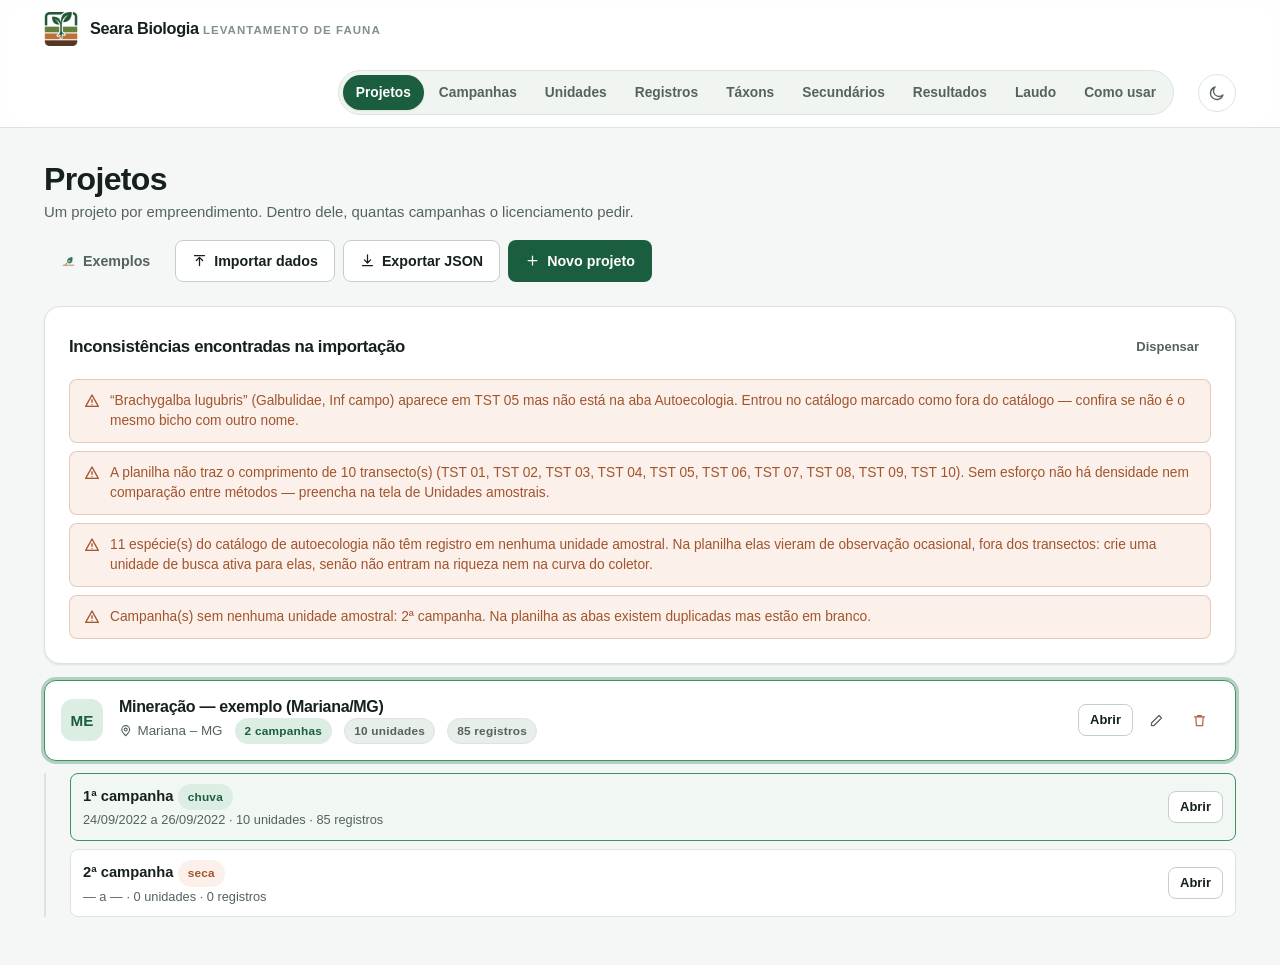
==== commit 02a8a9ac: "Automatiza autoecologia, listas oficiais e dados secundários A integração com a GBIF só resolvia nom" ====
--- a/index.html
+++ b/index.html
@@ -36,6 +36,10 @@
     <symbol id="ico-globo" viewBox="0 0 24 24"><circle cx="12" cy="12" r="9"/><path d="M3 12h18M12 3c2.5 2.7 3.8 5.8 3.8 9S14.5 21.3 12 21c-2.5-2.7-3.8-5.8-3.8-9S9.5 5.7 12 3z"/></symbol>
     <symbol id="ico-lupa" viewBox="0 0 24 24"><circle cx="11" cy="11" r="7"/><path d="M16.5 16.5 21 21"/></symbol>
     <symbol id="ico-pin" viewBox="0 0 24 24"><path d="M12 21s7-6.3 7-11a7 7 0 1 0-14 0c0 4.7 7 11 7 11z"/><circle cx="12" cy="10" r="2.6"/></symbol>
+    <!-- varinha: o preenchimento automático da autoecologia -->
+    <symbol id="ico-varinha" viewBox="0 0 24 24"><path d="M4 20 15 9"/><path d="m17.5 3.2.9 2.4 2.4.9-2.4.9-.9 2.4-.9-2.4-2.4-.9 2.4-.9z"/><path d="M6.2 4.2 6.8 5.8l1.6.6-1.6.6-.6 1.6-.6-1.6L4 6.4l1.6-.6z"/></symbol>
+    <!-- pilha: a lista oficial embutida -->
+    <symbol id="ico-lista" viewBox="0 0 24 24"><path d="M9 6h11M9 12h11M9 18h11"/><path d="M4.5 6v.1M4.5 12v.1M4.5 18v.1"/></symbol>
     <!-- Marca da tela vazia: um pássaro sobre o galho, na paleta da casa. -->
     <symbol id="ico-fauna" viewBox="0 0 96 96">
       <path d="M14 78h68" stroke="#B4633A" stroke-width="5" stroke-linecap="round" fill="none"/>
@@ -63,6 +67,7 @@
       <a href="#unidades">Unidades</a>
       <a href="#registros">Registros</a>
       <a href="#taxons">Táxons</a>
+      <a href="#secundarios">Secundários</a>
       <a href="#resultados">Resultados</a>
       <a href="#laudo">Laudo</a>
       <a href="#ajuda" title="Como usar a ferramenta">Como usar</a>
@@ -147,10 +152,23 @@
       <div class="acoes">
         <button class="btn btn-sec" id="btn-csv-taxons" type="button"><svg><use href="#ico-baixar"></use></svg> Exportar CSV</button>
         <button class="btn btn-sec" id="btn-gbif-lote" type="button"><svg><use href="#ico-globo"></use></svg> Verificar na GBIF</button>
-        <button class="btn" id="btn-novo-taxon" type="button"><svg><use href="#ico-mais"></use></svg> Novo táxon</button>
+        <button class="btn" id="btn-auto-lote" type="button"><svg><use href="#ico-varinha"></use></svg> Preencher autoecologia</button>
+        <button class="btn btn-sec" id="btn-novo-taxon" type="button"><svg><use href="#ico-mais"></use></svg> Novo táxon</button>
       </div>
     </div>
     <div id="taxons-conteudo"></div>
+  </section>
+
+  <!-- ========================= 6. DADOS SECUNDÁRIOS ======================= -->
+  <section class="tela" id="tela-secundarios" aria-labelledby="t-secundarios">
+    <div class="tela-cabec">
+      <div>
+        <h1 id="t-secundarios">Dados secundários</h1>
+        <p id="sub-secundarios">O que a literatura já registrou na região, direto da GBIF — e o que
+        o levantamento de campo achou, ou deixou de achar.</p>
+      </div>
+    </div>
+    <div id="secundarios-conteudo"></div>
   </section>
 
   <!-- =========================== 6. RESULTADOS =========================== -->
@@ -194,7 +212,7 @@
 
       <section class="cartao">
         <h2>O fluxo, do começo ao fim</h2>
-        <p>São seis passos, sempre na mesma ordem. Cada um só faz sentido depois do anterior.</p>
+        <p>São sete passos, sempre na mesma ordem. Cada um só faz sentido depois do anterior.</p>
         <ol class="passos">
           <li>
             <span class="passo-n">1</span>
@@ -250,11 +268,25 @@
               <p>O catálogo de espécies com IUCN, Portaria do MMA, lista estadual, sensibilidade,
               endemismo, dependência de mata, hábitat, guilda trófica, migratória, cinegética e
               exótica. É daqui que sai a <em>tabela para laudo</em>.</p>
-              <p>E é aqui que fica o botão <strong>Verificar na GBIF</strong> — veja o quadro abaixo.</p>
+              <p>É aqui que ficam os dois botões que poupam mais tempo:
+              <strong>Preencher autoecologia</strong> e <strong>Verificar na GBIF</strong> —
+              veja os quadros abaixo.</p>
             </div>
           </li>
           <li>
             <span class="passo-n">6</span>
+            <div>
+              <h3>Dados secundários</h3>
+              <p>Um ponto, um raio e o grupo do projeto: o app traz da GBIF <strong>tudo o que já
+              foi publicado naquela área</strong> e cruza com o seu levantamento. Sai em três
+              listas — <strong>exclusivas do seu campo</strong>, <strong>em comum</strong> e
+              <strong>esperadas para a região e não detectadas</strong>.</p>
+              <p class="dica">É esta terceira que dá argumento ao laudo: ou o esforço foi curto,
+              ou a espécie deixou a área. A conclusão é sua; o app só entrega o número e a fonte.</p>
+            </div>
+          </li>
+          <li>
+            <span class="passo-n">7</span>
             <div>
               <h3>Resultados e laudo</h3>
               <p>Índices por unidade e por campanha, estimadores de riqueza com intervalo de
@@ -368,6 +400,101 @@
         dois anos). A tracejada cinza ao lado dela é a <strong>curva de Coleman</strong>,
         <code>E(s*) = Σ [1 − (1 − n* ÷ N)<sup>n<sub>i</sub></sup>]</code> — Gotelli &amp; Colwell
         (2011), cap. 4, eq. (4.1) — que aproxima a rarefação e fica sempre um pouco abaixo dela.</p>
+      </section>
+
+      <section class="cartao">
+        <h2>A autoecologia com um clique</h2>
+        <p>Antes, a autoecologia era digitada <strong>espécie por espécie</strong>. O botão
+        <strong>Preencher autoecologia</strong> consulta quatro fontes de uma vez e propõe o
+        preenchimento — em lote, ou espécie a espécie pela varinha na linha da tabela.</p>
+        <div class="formulas">
+          <div><b>GBIF <code>species/match</code></b> <code>reino · filo · classe · ordem · família · gênero · autor e ano · chave</code></div>
+          <div><b>GBIF <code>vernacularNames</code></b> <code>nome comum em português</code></div>
+          <div><b>iNaturalist <code>taxa</code></b> <code>categoria de conservação · nome comum pt-BR</code></div>
+          <div><b>Lista Nacional embutida</b> <code>categoria da Portaria do MMA — sem internet</code></div>
+        </div>
+        <p style="margin-top:var(--e3)"><strong>A máquina propõe, você decide.</strong> A tela de
+        revisão mostra, campo a campo, o <em>valor atual</em>, o <em>valor proposto</em> e a
+        <em>fonte com a data da consulta</em>. Você aceita ou recusa um a um, ou usa
+        <em>Aceitar os campos em branco</em>, <em>Adotar a grafia das fontes</em> e
+        <em>Aceitar todos</em>.</p>
+        <p><strong>Campo que você já preencheu nunca é sobrescrito sem você mandar.</strong>
+        Preencher um vazio e mudar o que você escreveu são coisas diferentes, e a tela trata
+        como coisas diferentes.</p>
+        <h3>O que fica sempre para decisão individual</h3>
+        <ul class="lista-aviso">
+          <li><strong>Troca de gênero.</strong> O nome científico é gênero + epíteto: aceitar em
+          lote renomearia a espécie sem você perceber. Isso é decisão de nomenclatura e se
+          resolve pela <em>Conferência taxonômica</em>, que guarda o nome antigo como sinônimo.</li>
+          <li><strong>Categoria de conservação que não é da IUCN.</strong> Nem todo status do
+          iNaturalist vem da Lista Vermelha — muitos são listas regionais. Quando não é IUCN, o
+          app diz de quem é e <strong>não</strong> propõe preencher a coluna IUCN.</li>
+          <li><strong>Espécie que a lista oficial só traz como subespécie.</strong> Ver o quadro
+          seguinte.</li>
+        </ul>
+        <h3>Silêncio de fonte não é dado</h3>
+        <p>O iNaturalist só publica a categoria de conservação de quem <em>não</em> é “pouco
+        preocupante”. <strong>Voltar sem categoria não quer dizer LC</strong> — quer dizer que
+        não há registro. O app conta quantas espécies ficaram assim e avisa; se o laudo precisa
+        da coluna IUCN preenchida, ela vai ter que ser digitada.</p>
+        <h3>De onde veio cada dado</h3>
+        <p>Todo valor aceito guarda a <strong>fonte</strong>, a <strong>data da consulta</strong>
+        e a <strong>data em que você aceitou</strong>. O laudo traz a seção
+        <em>Procedência dos dados</em> com uma linha por fonte. É o que permite responder de onde
+        saiu cada número que você assina.</p>
+      </section>
+
+      <section class="cartao">
+        <h2>A Lista Nacional embutida</h2>
+        <p>O app traz <strong>dentro dele</strong> os 1.407 táxons da Lista Nacional de Espécies
+        da Fauna Ameaçadas de Extinção — dados abertos do Ministério do Meio Ambiente, licença
+        Creative Commons Atribuição. <strong>O cruzamento funciona sem internet</strong> e roda
+        sozinho: toda vez que a tela de Táxons abre, todo o catálogo é conferido.</p>
+        <p>Ele compara <strong>quantas espécies você declarou ameaçadas</strong> na coluna
+        Portaria do MMA com <strong>quantas a lista oficial aponta</strong>. Quando os dois
+        números não batem, o aviso vem em terracota: laudo que informa o número errado de
+        espécies ameaçadas é passivo.</p>
+        <h3>Duas coisas que você precisa saber</h3>
+        <ul class="lista-aviso">
+          <li>A lista embutida é o documento de <strong>reavaliação de 2021</strong> —
+          <strong>não</strong> é o anexo literal da <strong>Portaria MMA nº 148/2022</strong>,
+          que é o ato com força legal e substituiu a 444/2014. Use como triagem e
+          <strong>confira contra a portaria antes de assinar</strong>.</li>
+          <li><strong>Nenhuma lista estadual está embutida.</strong> Não existe versão legível
+          por máquina da Deliberação Normativa COPAM 147/2010 (MG) nem das demais. A coluna
+          <em>Lista estadual</em> continua sendo preenchida por você, à mão — o app prefere
+          faltar o dado a inventá-lo.</li>
+        </ul>
+        <h3>Quando a lista traz só a subespécie</h3>
+        <p>A lista protege, em alguns casos, <strong>subespécies</strong> e não a espécie
+        inteira. A diferença é jurídica: preencher a espécie com a categoria da subespécie põe
+        no laudo uma afirmação que a portaria não faz. O app mostra <em>quais</em> subespécies
+        são, <strong>não conta a espécie como ameaçada</strong>, e deixa a decisão com você.</p>
+      </section>
+
+      <section class="cartao">
+        <h2>Trazendo o eBird e o iNaturalist</h2>
+        <p>Os dois entram por <strong>Projetos → Importar dados</strong> e caem na mesma tela de
+        pré-visualização das planilhas: você vê o que vai entrar antes de entrar, e
+        <strong>espécie que já está no catálogo é reaproveitada, nunca duplicada</strong>.</p>
+        <div class="ajuda-grade">
+          <div>
+            <h3>iNaturalist</h3>
+            <p>Sem chave e sem cadastro. Você informa o <strong>usuário</strong> e, se quiser, um
+            recorte de datas. Entra espécie, data, hora, coordenada e local.</p>
+            <p class="dica">Observação identificada só em gênero ou família é separada e não
+            entra — contá-la inflaria a riqueza.</p>
+          </div>
+          <div>
+            <h3>eBird</h3>
+            <p>Precisa de uma <strong>chave de API gratuita</strong>, que sai em minutos em
+            <code>ebird.org/api/keygen</code>. Ela fica guardada <strong>neste aparelho</strong>,
+            nunca no backup exportado.</p>
+            <p class="dica"><strong>Sem chave o app funciona igual</strong> — só o eBird fica de
+            fora. A eBird não publica “minhas observações”: o que existe é por área, até 50 km e
+            30 dias. Trate como dado de apoio.</p>
+          </div>
+        </div>
       </section>
 
       <section class="cartao">
@@ -427,13 +554,19 @@
       <section class="cartao">
         <h2>Antes de assinar</h2>
         <ul class="lista-aviso">
-          <li><strong>A Portaria MMA 444/2014 foi substituída pela 148/2022.</strong> A planilha
-          antiga usava a 444. Lista desatualizada em laudo oficial é passivo — confira qual é a
-          vigente antes de entregar.</li>
+          <li><strong>A lista embutida é a reavaliação de 2021, não a Portaria 148/2022.</strong>
+          O app cruza sozinho e aponta divergência, mas o ato com força legal é a portaria — que
+          substituiu a 444/2014 usada na planilha antiga. Confira antes de entregar.</li>
+          <li><strong>Nenhuma lista estadual está embutida.</strong> A coluna continua manual: não
+          há fonte legível por máquina da COPAM 147/2010 nem das demais.</li>
           <li><strong>A API da IUCN proíbe uso comercial</strong>, e consultoria remunerada é uso
           comercial (a alternativa deles, o IBAT, é paga). Por isso o app não consulta a IUCN: a
-          categoria é digitada por você, como referência. As listas com <strong>força legal</strong>
-          no laudo brasileiro são a Portaria do MMA e a estadual — atos normativos públicos.</li>
+          categoria chega pelo iNaturalist, sempre com a autoridade declarada, ou é digitada por
+          você. As listas com <strong>força legal</strong> no laudo brasileiro são a Portaria do
+          MMA e a estadual — atos normativos públicos.</li>
+          <li><strong>A comparação com os dados secundários é por nome científico.</strong>
+          Sinônimo não resolvido no catálogo aparece como “exclusivo do primário” parecendo
+          achado. Rode a Conferência taxonômica antes de levar essa lista para o laudo.</li>
           <li><strong>Sem esforço não há densidade.</strong> Unidade sem esforço preenchido aparece
           marcada em terracota e fica de fora dos cálculos que dependem dele. O app prefere avisar a
           devolver um número sem sentido.</li>
@@ -451,6 +584,11 @@
         <p><strong>A consequência disso:</strong> os dados não passam do celular para o computador
         sozinhos, e limpar os dados de navegação apaga tudo. Exporte o <strong>JSON</strong> de tempos
         em tempos na tela de Projetos — é o seu backup, e é ele que leva os dados de um aparelho ao outro.</p>
+        <p>Toda consulta feita a uma fonte externa também fica <strong>guardada com a data</strong>.
+        Consulta repetida não sai de novo para a rede, e o que já foi consultado continua aparecendo
+        sem internet — sempre dizendo <em>quando</em> foi consultado, para você saber se está velho.</p>
+        <p class="dica">A chave do eBird fica guardada à parte e <strong>não entra no backup
+        JSON</strong>. Ao trocar de aparelho, informe-a de novo.</p>
       </section>
 
     </div>
@@ -476,6 +614,12 @@
 <script src="js/motor.js"></script>
 <script src="js/graficos.js"></script>
 <script src="js/gbif.js"></script>
+<!-- Lista Nacional embutida: cruzamento offline, é consulta pura.
+     Tem que vir antes de autoecologia.js, que a usa. -->
+<script src="js/listas-oficiais.js"></script>
+<script src="js/fontes.js"></script>
+<script src="js/autoecologia.js"></script>
+<script src="js/secundarios.js"></script>
 <script src="js/exemplos.js"></script>
 <script src="js/armazenamento.js"></script>
 <script src="js/importador.js"></script>
--- a/css/estilo.css
+++ b/css/estilo.css
@@ -163,6 +163,26 @@
 :focus-visible { outline: 2px solid var(--verde-600); outline-offset: 2px; }
 
 .num, td.num, th.num, .tabular { font-variant-numeric: tabular-nums; font-feature-settings: "tnum" 1; }
+
+/* ----------------------------------------------------------------- ícones --
+   Rede de segurança para TODO ícone gerado por icone(), que emite
+   <svg><use href="#..."></svg> sem classe. Sem esta regra, um ícone posto numa
+   área sem estilo próprio de svg renderiza no tamanho padrão do elemento
+   substituído (300×150) e com preenchimento preto.
+
+   Foi exatamente isso que estourou o card de projeto: o pino virou um borrão
+   preto de 150 px de altura e, como .item-meta é flex com align-items padrão
+   (stretch), as tags ao lado esticaram junto e viraram elipses gigantes.
+
+   Especificidade (0,0,2) — igual à de `.btn svg` — e declarada ANTES dela de
+   propósito, para que qualquer regra específica escrita depois continue
+   vencendo. */
+svg:has(> use) {
+  width: 1em; height: 1em; flex: none;
+  stroke: currentColor; fill: none;
+  stroke-width: 2; stroke-linecap: round; stroke-linejoin: round;
+  vertical-align: -0.125em;
+}
 
 /* ============================================================================
    NOME CIENTÍFICO — itálico, como manda a nomenclatura binomial.
@@ -362,7 +382,9 @@
 .item.ativo { border-color: var(--verde-600); box-shadow: var(--anel); }
 .item-corpo { flex: 1; min-width: 0; }
 .item-corpo h3 { font-size: 1rem; margin-bottom: 2px; }
-.item-meta { font-size: .84rem; color: var(--texto-2); display: flex; gap: var(--e3); flex-wrap: wrap; }
+/* align-items: center — sem isto os filhos esticam na altura da linha (stretch
+   é o padrão do flex) e qualquer item alto deforma as tags vizinhas. */
+.item-meta { font-size: .84rem; color: var(--texto-2); display: flex; align-items: center; gap: var(--e3); flex-wrap: wrap; }
 .item-meta span { display: inline-flex; align-items: center; gap: 5px; }
 .item-acoes { display: flex; gap: 4px; flex: none; }
 
@@ -534,8 +556,7 @@
 .atalho .cientifico { font-style: italic; text-transform: none !important; }
 .atalho-comum { font-size: .74rem; color: var(--texto-3); }
 
-/* No celular os atalhos viram uma faixa que rola sozinha. Empilhados, oito
-   deles empurravam o teclado e a tabela para fora da tela — e quem rola é a
+/* No celular os atalhos viram uma faixa que rola sozinha — quem rola é a
    faixa, nunca a página. */
 @media (max-width: 640px) {
   .atalhos { flex-wrap: nowrap; overflow-x: auto; overflow-y: hidden;
@@ -549,11 +570,25 @@
   text-transform: none;
 }
 
+/* Dica de teclado recolhida: uma linha discreta, o resto atrás do <details>.
+   Aberta, ela competia com o campo de digitação e virava parede de texto. */
 .dica-teclado {
+  margin-top: var(--e3);
+  font-size: .78rem; color: var(--texto-3);
+}
+.dica-teclado > summary {
+  cursor: pointer; list-style: none; padding: 2px 0;
+  display: flex; align-items: center; gap: 7px; flex-wrap: wrap;
+}
+.dica-teclado > summary::-webkit-details-marker { display: none; }
+.dica-teclado > summary::after {
+  content: 'mais'; margin-left: 4px; color: var(--verde-700);
+  border-bottom: 1px dotted currentColor;
+}
+.dica-teclado[open] > summary::after { content: 'menos'; }
+.dica-mais {
   display: flex; gap: var(--e4); flex-wrap: wrap;
-  font-size: .8rem; color: var(--texto-2);
-  background: var(--superficie-2); border: 1px solid var(--borda);
-  border-radius: var(--r-sm); padding: 9px 13px;
+  padding: 8px 0 2px;
 }
 kbd {
   font-family: var(--mono); font-size: .74rem; padding: 1px 6px;
@@ -599,6 +634,18 @@
 .div-seta { color: var(--texto-3); }
 .div-texto { font-size: .85rem; color: var(--texto-2); line-height: 1.5; }
 .div-acoes { display: flex; gap: var(--e2); flex-wrap: wrap; margin-top: 2px; }
+
+/* ---------------------------------- revisão da autoecologia automática
+   A coluna de procedência traz fonte, data e a nota que explica a proposta.
+   Sem um teto de largura ela vira uma linha só, quilométrica, e empurra os
+   botões de aceitar/recusar para fora do alcance. Com teto, o texto quebra
+   e a linha cresce para baixo — que é onde há espaço. */
+.cel-fonte {
+  max-width: 38ch; white-space: normal; font-size: .8rem; line-height: 1.45;
+}
+td:has(> .cel-fonte), .tabela td .cel-fonte { vertical-align: top; }
+.cel-fonte-data { color: var(--texto-3); }
+.cel-fonte-nota { color: var(--texto-2); display: inline-block; margin-top: 2px; }
 
 .estado-gbif { display: inline-flex; align-items: center; gap: 5px; font-size: .74rem; font-weight: 650; }
 .estado-gbif::before { content: ""; width: 8px; height: 8px; border-radius: 50%; background: var(--texto-3); }
@@ -649,6 +696,10 @@
   border-radius: var(--r-lg); box-shadow: var(--sombra-1); padding: var(--e5);
 }
 .ajuda .cartao h2 { margin: 0 0 var(--e2); font-size: 1.18rem; letter-spacing: -.01em; }
+/* Subtítulo colado no parágrafo ou na lista anterior some como subtítulo —
+   vira só uma linha em negrito no meio do texto. */
+.ajuda .cartao h3 { margin-top: var(--e5); }
+.ajuda .cartao > h3:first-of-type, .ajuda .cartao h2 + h3 { margin-top: var(--e3); }
 .ajuda p { margin: 0 0 var(--e2); color: var(--texto-2); line-height: 1.65; max-width: 62ch; }
 .ajuda p:last-child { margin-bottom: 0; }
 .ajuda strong { color: var(--texto); font-weight: 650; }
@@ -701,7 +752,7 @@
   .nav {
     position: fixed; left: 0; right: 0; bottom: 0; z-index: 60;
     width: auto; max-width: none; margin: 0; order: 0; overflow: visible;
-    display: grid; grid-template-columns: repeat(8, 1fr); gap: 0;
+    display: grid; grid-template-columns: repeat(9, 1fr); gap: 0;
     background: var(--superficie); border: 0; border-top: 1px solid var(--borda);
     border-radius: 0;
     padding: 6px 2px calc(6px + env(safe-area-inset-bottom, 0px));
@@ -711,6 +762,9 @@
     display: grid; place-items: center; padding: 7px 2px; min-height: 44px;
     border-radius: var(--r-sm); font-size: .68rem; line-height: 1.15; text-align: center;
     letter-spacing: -.01em;
+    /* sem isto a coluna do grid não encolhe abaixo do min-content e um rótulo
+       longo ("Secundários") empurra a barra inteira para fora da tela */
+    min-width: 0; overflow-wrap: anywhere;
   }
   .nav a[aria-current="page"] { background: var(--primaria); color: var(--texto-inv); font-weight: 700; }
   .btn-tema { margin-left: auto; }
@@ -737,9 +791,17 @@
   .tela-cabec { flex-direction: column; align-items: stretch; gap: var(--e3); }
   .tela-cabec p { font-size: .9rem; }
 
-  /* ações viram botões largos, fáceis de acertar com o polegar */
-  .acoes { display: grid; grid-template-columns: 1fr 1fr; gap: var(--e2); width: 100%; }
-  .acoes .btn { width: 100%; justify-content: center; min-height: 46px; padding: 10px 12px; }
+  /* Ações viram botões largos, fáceis de acertar com o polegar.
+     `minmax(0, 1fr)` em vez de `1fr`: sem isso a coluna do grid não encolhe
+     abaixo do min-content do rótulo, e um botão de texto longo ("Adotar a
+     grafia das fontes") empurra a página inteira para fora da tela. O
+     `white-space: normal` é o par disso — o rótulo quebra em duas linhas
+     em vez de esticar a coluna. */
+  .acoes { display: grid; grid-template-columns: repeat(2, minmax(0, 1fr)); gap: var(--e2); width: 100%; }
+  .acoes .btn {
+    width: 100%; justify-content: center; min-height: 46px; padding: 10px 12px;
+    min-width: 0; white-space: normal; text-align: center; line-height: 1.25;
+  }
   .acoes .btn:only-child, .acoes .btn:last-child:nth-child(odd) { grid-column: 1 / -1; }
 
   .topo-int { padding: var(--e3); flex-wrap: nowrap; }
@@ -753,10 +815,10 @@
   .marca-sub { font-size: .62rem; letter-spacing: .07em; }
   .marca svg { width: 30px; height: 30px; }
 
-  /* São 8 telas: em 8 colunas cada aba teria 45px e o rótulo não caberia.
-     Duas fileiras de 4 dão 44px de altura por alvo e o texto inteiro. */
-  .nav { grid-template-columns: repeat(4, 1fr); }
-  .nav a { font-size: .7rem; padding: 6px 2px; min-height: 40px; }
+  /* São 9 telas: em 9 colunas cada aba teria 42px e o rótulo não caberia.
+     Duas fileiras de 5 dão 44px de altura por alvo e o texto inteiro. */
+  .nav { grid-template-columns: repeat(5, 1fr); }
+  .nav a { font-size: .64rem; padding: 6px 1px; min-height: 40px; }
   main { padding: var(--e4) var(--e3) 140px; }
 
   .grade-2, .grade-3, .grade-4 { grid-template-columns: 1fr; }
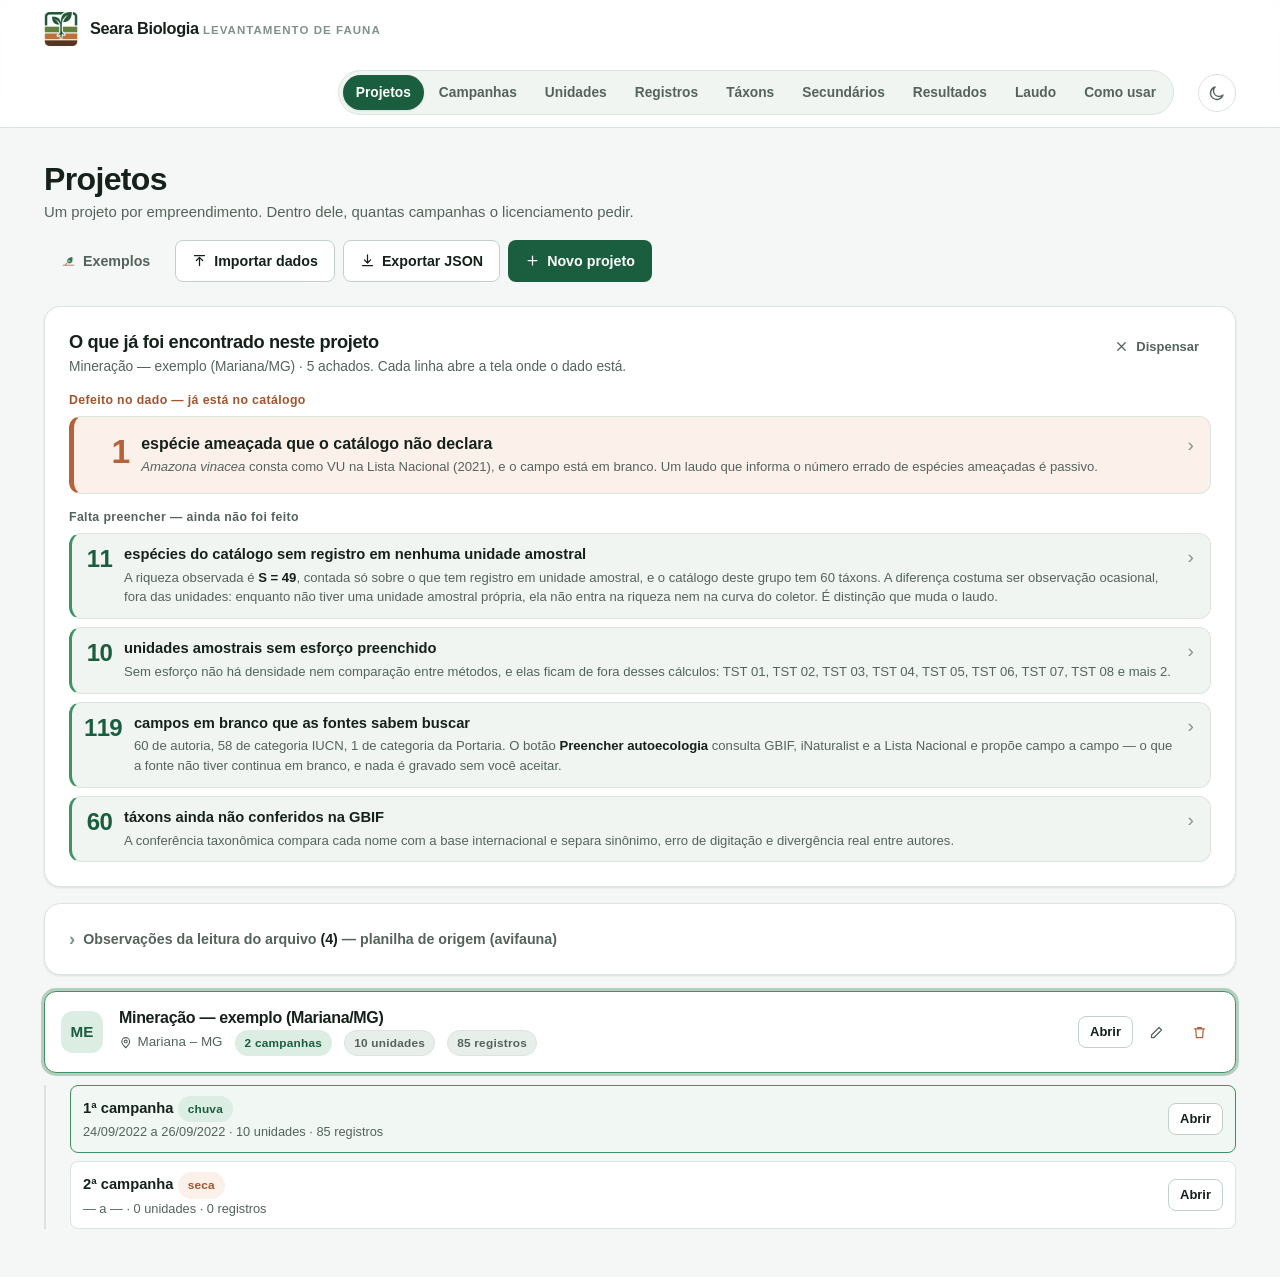
==== commit 202876e0: "Painel de achados, correções da mastofauna e Como usar atualizado - Painel de abertura com o que o a" ====
--- a/index.html
+++ b/index.html
@@ -93,7 +93,11 @@
         <button class="btn" id="btn-novo-projeto" type="button"><svg><use href="#ico-mais"></use></svg> Novo projeto</button>
       </div>
     </div>
-    <div id="avisos-import" class="avisos-pilha" style="margin-bottom:var(--e4)"></div>
+    <!-- Painel de achados: o que o app já encontrou no projeto aberto.
+         Todo o conteúdo é calculado em app.js a partir do estado — sem
+         projeto aberto ou sem achado, este bloco fica vazio. -->
+    <div id="painel-achados"></div>
+    <div id="avisos-import" style="margin-bottom:var(--e4)"></div>
     <div id="painel-import"></div>
     <div id="lista-projetos"></div>
     <input type="file" id="arquivo-import" accept="application/json,.json" hidden>
@@ -300,6 +304,30 @@
       </section>
 
       <section class="cartao">
+        <h2>O painel de abertura</h2>
+        <p>Com um projeto aberto, a tela de <strong>Projetos</strong> mostra em cima o que o
+        app já encontrou nele. Cada linha traz um número e <strong>abre a tela onde aquele
+        dado está</strong> — o painel afirma, a tela prova.</p>
+        <p>São duas famílias de achado, e a cor separa uma da outra:</p>
+        <ul class="lista-aviso">
+          <li><strong>Defeito no dado</strong>, em terracota — espécie que a Lista Nacional
+          aponta como ameaçada e o catálogo não declara, categoria que não bate com a lista,
+          nome que a GBIF trata como sinônimo ou como erro de digitação. É erro que já está
+          no catálogo e vai para o laudo assinado se ninguém mexer.</li>
+          <li><strong>Falta preencher</strong> — unidade amostral sem esforço, espécie do
+          catálogo sem registro em unidade nenhuma, campo que as fontes sabem buscar e está
+          em branco, táxon ainda não conferido. Não é erro: é trabalho que ainda não foi
+          feito.</li>
+        </ul>
+        <p><strong>Todo número ali é calculado do seu dado, na hora.</strong> Achado que não
+        existe não aparece, e projeto sem nenhum achado não mostra painel nenhum. O botão
+        <em>Dispensar</em> some com ele naquele projeto e o link que fica no lugar traz de
+        volta.</p>
+        <p class="dica">A espécie ameaçada que o catálogo não declara vem em destaque de
+        propósito: é o único item da lista que, sozinho, torna o laudo indefensável.</p>
+      </section>
+
+      <section class="cartao">
         <h2>O que a ferramenta calcula</h2>
         <p>A planilha antiga <strong>não calculava nenhum destes números</strong> — as abas
         <em>Dives</em> e <em>Estimates</em> tinham literalmente escrito “colar aqui os valores”, e
@@ -473,6 +501,36 @@
       </section>
 
       <section class="cartao">
+        <h2>Os dados secundários da região</h2>
+        <p>Na planilha antiga, a aba <em>Outros</em> trazia <strong>uma</strong> referência
+        bibliográfica digitada à mão. A tela de <strong>Secundários</strong> pergunta um ponto,
+        um raio e o grupo do projeto e traz da GBIF <strong>tudo o que já foi publicado naquela
+        área</strong> — em Mariana/MG, num raio de 20 km, foram 12.619 ocorrências e 383 espécies
+        de aves. É número que ninguém digita à mão.</p>
+        <p>O ponto vem da <strong>média das coordenadas das suas unidades amostrais</strong>. Se
+        nenhuma tiver coordenada, o app pede que você digite: ele não chuta a coordenada do
+        município. A chave numérica da classe — Aves, Mammalia, Amphibia + Reptilia — é
+        <strong>perguntada à própria GBIF</strong>, não está cravada no código, e por isso o
+        mesmo caminho serve a qualquer grupo.</p>
+        <h3>As três listas</h3>
+        <ul class="lista-aviso">
+          <li><strong>Exclusivas do seu levantamento.</strong> O que só o campo achou. É o valor
+          do trabalho de campo, e costuma ser o que o órgão pergunta.</li>
+          <li><strong>Em comum.</strong> O que a literatura corrobora.</li>
+          <li><strong>Esperadas para a região e não detectadas.</strong> O que a área tem e o
+          levantamento não pegou, com as mais registradas em primeiro — que é a ordem em que a
+          ausência pesa mais.</li>
+        </ul>
+        <p><strong>É a terceira que vira argumento de laudo.</strong> Ou o esforço foi
+        insuficiente, ou a espécie deixou a área: as duas conclusões contam, e as duas são suas.
+        O app entrega o número, o <strong>filtro exato</strong> usado na consulta e a data — que
+        é o que permite citar a fonte. Sem isso o número não vale nada.</p>
+        <p class="dica">O cruzamento é <strong>por nome científico</strong>: sinônimo ainda não
+        resolvido no catálogo cai em “exclusivas do primário” parecendo achado. Rode a
+        <em>Conferência taxonômica</em> antes de levar esta comparação para o laudo.</p>
+      </section>
+
+      <section class="cartao">
         <h2>Trazendo o eBird e o iNaturalist</h2>
         <p>Os dois entram por <strong>Projetos → Importar dados</strong> e caem na mesma tela de
         pré-visualização das planilhas: você vê o que vai entrar antes de entrar, e
@@ -534,21 +592,46 @@
       </section>
 
       <section class="cartao">
-        <h2>Trazendo a planilha para cá</h2>
-        <p>Ler <code>.xlsx</code> dentro do navegador exigiria uma biblioteca externa, e este app é
-        de <strong>zero dependências</strong> por decisão de projeto. Então a conversão acontece uma
-        vez, fora do navegador, com o script <code>importar.py</code>:</p>
-        <div class="formulas">
-          <div><code>python3 importar.py "Mineração Planalto.xlsx" -o planalto.json</code></div>
+        <h2>Por onde os dados entram</h2>
+        <p>Tudo passa por <strong>Projetos → Importar dados</strong>, e tudo cai na
+        <strong>mesma tela de pré-visualização e mapeamento</strong>: você vê o que vai entrar
+        antes de entrar, linha ruim é rejeitada <em>com o motivo</em>, e espécie que já está no
+        catálogo é <strong>reaproveitada pelo nome, nunca duplicada</strong>.</p>
+        <div class="ajuda-grade">
+          <div>
+            <h3>Planilha <code>.xlsx</code></h3>
+            <p>Ler <code>.xlsx</code> dentro do navegador exigiria uma biblioteca externa, e este
+            app é de <strong>zero dependências</strong> por decisão de projeto. A conversão
+            acontece uma vez, fora do navegador:</p>
+            <div class="formulas">
+              <div><code>python3 importar.py "Mineração Planalto.xlsx" -o planalto.json</code></div>
+            </div>
+            <p style="margin-top:var(--e3)">Depois, <strong>Importar dados → Backup JSON</strong>.
+            O script diz quantas espécies, famílias, ordens e unidades entraram, mais o que achou
+            de estranho: espécie na ficha de campo e não na autoecologia, transecto sem
+            comprimento, campanha em branco.</p>
+            <p class="dica">Um detalhe que o script trata: na aba <em>Autoecologia</em>,
+            <strong>ordem e família só aparecem na primeira espécie de cada grupo</strong> e ficam
+            zeradas nas seguintes. É agrupamento visual do Excel — o script arrasta o último valor
+            válido para baixo.</p>
+          </div>
+          <div>
+            <h3>CSV e TSV</h3>
+            <p>Qualquer tabela. Você diz na tela <strong>qual coluna é o quê</strong>, e o
+            mapeamento fica guardado por cabeçalho: o próximo arquivo igual já entra mapeado.
+            Aceita <code>;</code> e <code>,</code> como separador, vírgula decimal e data em
+            <code>dd/mm/aaaa</code>.</p>
+            <h3 style="margin-top:var(--e3)">Darwin Core</h3>
+            <p>O padrão do GBIF — <code>scientificName</code>, <code>individualCount</code>,
+            <code>eventDate</code>, <code>decimalLatitude</code>… — é
+            <strong>reconhecido sozinho</strong>, sem mapeamento. É o formato que sai de GBIF,
+            SiBBr, eBird e iNaturalist.</p>
+            <h3 style="margin-top:var(--e3)">iNaturalist e eBird, direto da API</h3>
+            <p>Sem exportar arquivo nenhum: o app consulta e monta a tabela Darwin Core sozinho. O
+            iNaturalist <strong>não pede chave</strong>; o eBird pede uma
+            <strong>chave gratuita</strong> — veja o quadro acima.</p>
+          </div>
         </div>
-        <p style="margin-top:var(--e3)">Depois é só <strong>Projetos → Importar JSON</strong>. O
-        script devolve na tela quantas espécies, famílias, ordens e unidades entraram, mais os avisos
-        do que ele encontrou de estranho — espécie que aparece na ficha de campo mas não na
-        autoecologia, transecto sem comprimento, campanha em branco.</p>
-        <p class="dica">Um detalhe da planilha que o script trata: na aba
-        <em>Autoecologia</em>, <strong>ordem e família só aparecem na primeira espécie de cada
-        grupo</strong> e ficam zeradas nas seguintes. É agrupamento visual do Excel — o script
-        arrasta o último valor válido para baixo.</p>
       </section>
 
       <section class="cartao">
--- a/css/estilo.css
+++ b/css/estilo.css
@@ -273,6 +273,81 @@
 .card-titulo { display: flex; align-items: center; justify-content: space-between; gap: var(--e3); margin-bottom: var(--e4); flex-wrap: wrap; }
 .card-titulo h2, .card-titulo h3 { margin: 0; }
 .card-nota { color: var(--texto-2); font-size: .87rem; }
+
+/* Card recolhível: o <summary> vira a linha clicável e o marcador nativo sai
+   de cena, para o bloco parecer um card e não um item de lista do navegador. */
+.recolhivel > summary {
+  cursor: pointer; list-style: none; display: flex; align-items: center; gap: var(--e2);
+  font-size: .89rem; color: var(--texto-2); font-weight: 600;
+}
+.recolhivel > summary::-webkit-details-marker { display: none; }
+.recolhivel > summary::before {
+  content: "›"; display: inline-block; font-size: 1.15rem; line-height: 1;
+  color: var(--texto-3); transition: transform var(--t); flex: none;
+}
+.recolhivel[open] > summary::before { transform: rotate(90deg); }
+.recolhivel > summary b { color: var(--texto); font-weight: 700; }
+
+/* ================================================================ achados
+   O painel de abertura da tela de Projetos. Duas cores, e elas separam
+   coisas diferentes: terracota é defeito que já está no dado e vai para o
+   laudo se ninguém mexer; verde é trabalho que ainda não foi feito. */
+.achados {
+  background: var(--superficie); border: 1px solid var(--borda);
+  border-radius: var(--r-lg); box-shadow: var(--sombra-1);
+  padding: var(--e5); margin-bottom: var(--e4);
+}
+.achados-topo {
+  display: flex; align-items: flex-start; justify-content: space-between;
+  gap: var(--e3); flex-wrap: wrap; margin-bottom: var(--e4);
+}
+.achados-topo h2 { margin: 0; font-size: 1.14rem; }
+.achados-topo p { color: var(--texto-2); font-size: .86rem; margin-top: 3px; }
+.achados-titulo {
+  font-size: .77rem; font-weight: 700; color: var(--texto-2);
+  letter-spacing: .03em; text-transform: none;
+  margin: var(--e4) 0 var(--e2);
+}
+.achados-titulo-defeito { color: var(--terra-600); }
+.achados-lista { display: grid; gap: var(--e2); }
+
+.achado {
+  display: flex; align-items: flex-start; gap: var(--e3); width: 100%;
+  text-align: left; cursor: pointer;
+  padding: 11px var(--e4) 11px 12px;
+  background: var(--superficie-2);
+  border: 1px solid var(--borda);
+  border-left: 3px solid var(--verde-600);
+  border-radius: var(--r-md);
+  transition: border-color var(--t), background var(--t), box-shadow var(--t);
+}
+.achado:hover { background: var(--superficie); border-color: var(--verde-500); border-left-color: var(--verde-600); box-shadow: var(--sombra-1); }
+.achado:focus-visible { outline: none; box-shadow: var(--anel); }
+.achado-n {
+  font-size: 1.5rem; font-weight: 700; letter-spacing: -.03em; line-height: 1.15;
+  color: var(--verde-800); font-variant-numeric: tabular-nums;
+  flex: none; min-width: 2.1ch; text-align: right;
+}
+.achado-corpo { flex: 1; min-width: 0; }
+/* `> b`, não `b`: o texto de apoio também usa <b> para grifar um número no
+   meio da frase, e um seletor solto o transformava em bloco — a frase
+   quebrava em três linhas no meio de "S = 49". */
+.achado-corpo > b { display: block; font-size: .92rem; font-weight: 650; color: var(--texto); line-height: 1.35; }
+.achado-corpo small { display: block; margin-top: 3px; font-size: .82rem; line-height: 1.5; color: var(--texto-2); }
+.achado-corpo small b { font-weight: 700; color: var(--texto); }
+.achado-seta { flex: none; color: var(--texto-3); font-size: 1.2rem; line-height: 1.2; }
+
+.achado-defeito { border-left-color: var(--terra); background: var(--terra-50); }
+.achado-defeito:hover { background: var(--terra-50); border-color: var(--terra-300); border-left-color: var(--terra); }
+.achado-defeito .achado-n { color: var(--terra); }
+
+/* O achado de maior consequência: mesma cor, mais peso. Não muda de cor
+   porque não é outra categoria — é a mesma, em destaque. */
+.achado-destaque { border-left-width: 5px; padding: var(--e4); }
+.achado-destaque .achado-n { font-size: 2.1rem; }
+.achado-destaque .achado-corpo b { font-size: 1rem; }
+
+.achados-oculto { margin-bottom: var(--e3); }
 
 .grade { display: grid; gap: var(--e4); }
 .grade-2 { grid-template-columns: repeat(auto-fit, minmax(320px, 1fr)); }
@@ -806,6 +881,14 @@
 
   .topo-int { padding: var(--e3); flex-wrap: nowrap; }
   .card { padding: var(--e4); }
+
+  /* Painel de achados no celular: o número encolhe e a seta some — a linha
+     inteira já é o alvo de toque, e a seta roubava largura do texto. */
+  .achados { padding: var(--e4); }
+  .achado { padding: 10px 12px 10px 10px; gap: var(--e2); }
+  .achado-n { font-size: 1.3rem; }
+  .achado-destaque .achado-n { font-size: 1.7rem; }
+  .achado-seta { display: none; }
 
   /* "Levantamento de fauna" é longo: em linha ele empurra o botão de tema
      para uma segunda fileira e deixa o cabeçalho com um vão vazio. Empilhado
